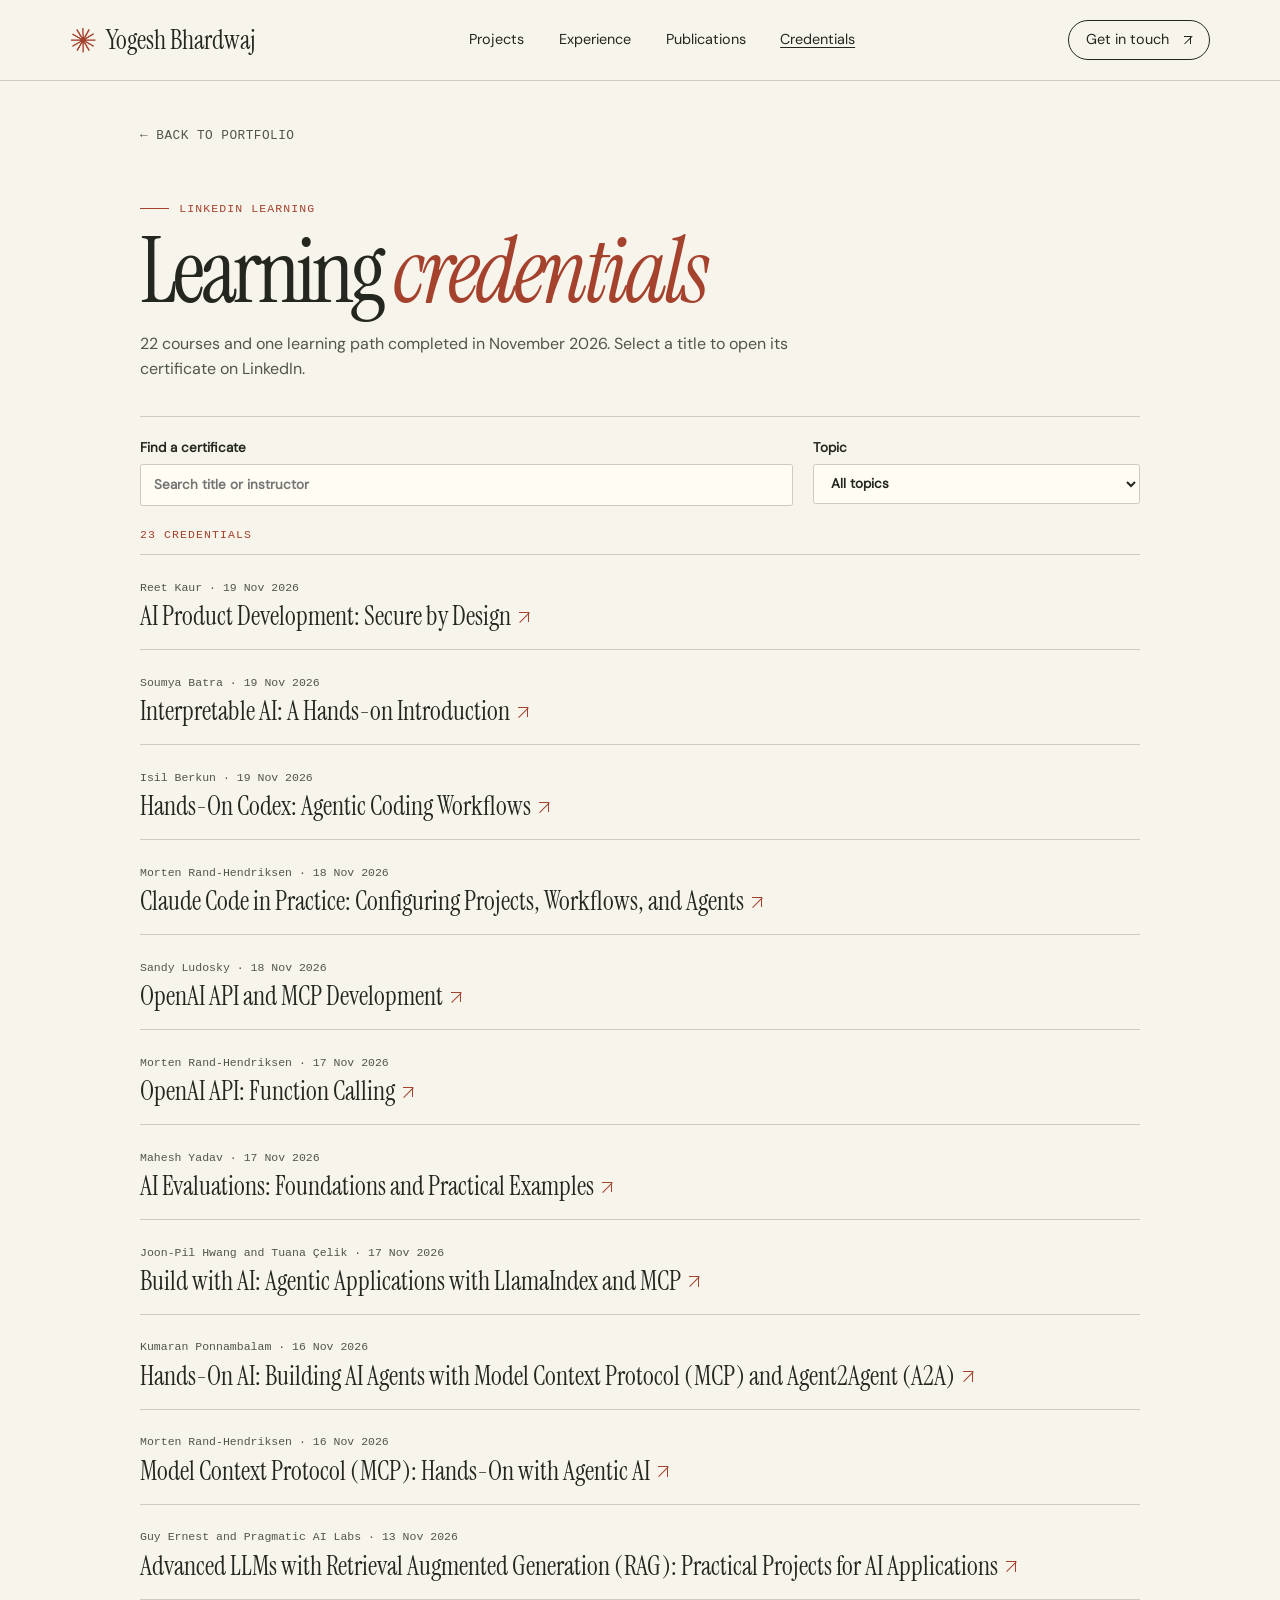
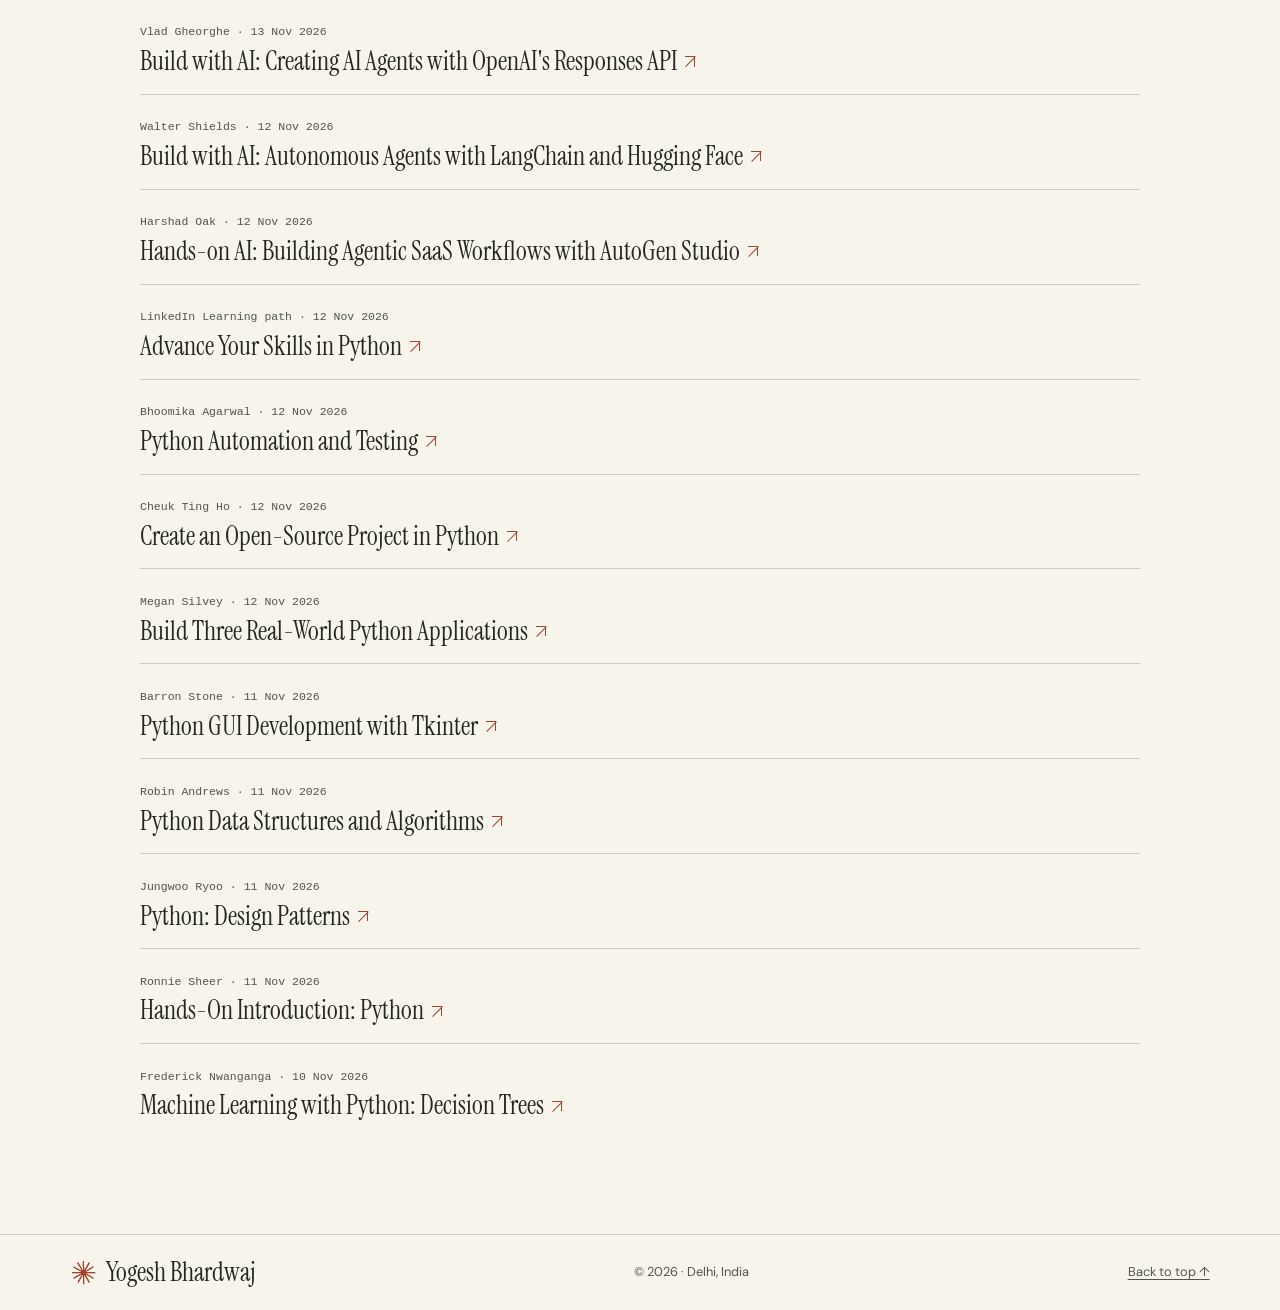
==== credentials.html @ 8e4e133f "Redesign portfolio and publish verified LinkedIn Learning credentials" ====
<!DOCTYPE html>
<html lang="en">
  <head>
    <meta charset="utf-8">
    <meta name="viewport" content="width=device-width, initial-scale=1">
    <meta name="theme-color" content="#f6f3eb">
    <title>LinkedIn Learning credentials — Dr. Yogesh Bhardwaj</title>
    <meta name="description" content="Browse 23 completion certificates in AI engineering, evaluation, machine learning and Python.">
    <meta property="og:title" content="LinkedIn Learning credentials — Dr. Yogesh Bhardwaj">
    <meta property="og:description" content="Browse 23 completion certificates in AI engineering, evaluation, machine learning and Python.">
    <meta property="og:type" content="website">
    <meta property="og:image" content="https://yogeshb15.github.io/portfolio/assets/observatory.webp">
    <meta property="og:image:alt" content="An engraved guitar and telescope beneath an orange sun">
    <meta property="og:url" content="https://yogeshb15.github.io/portfolio/credentials.html">
    <link rel="canonical" href="https://yogeshb15.github.io/portfolio/credentials.html">
    <link rel="icon" href="assets/mark.png">
    <link rel="stylesheet" href="style.css">
    <script defer src="site.js"></script>
  </head>
  <body>
    <a class="skip" href="#main">Skip to content</a>
    <div id="top"></div>
    <header class="mast">
      <div class="wrap mast-inner">
        <a class="brand" href="./" aria-label="Yogesh Bhardwaj, home"><span class="rosette" aria-hidden="true"></span> Yogesh Bhardwaj</a>
        <nav aria-label="Primary navigation">
          <a href="./#projects">Projects</a>
          <a href="./#experience">Experience</a>
          <a href="./#publications">Publications</a>
          <a href="credentials.html" aria-current="page">Credentials</a>
        </nav>
        <a class="contact-nav" href="./#contact">Get in touch <span class="external-arrow" aria-hidden="true"></span></a>
      </div>
    </header>
    <main id="main" class="wrap directory">
      <a class="back" href="./#certifications">← Back to portfolio</a>
      <div class="dir-head">
        <span class="micro accent"><i></i> LinkedIn Learning</span>
        <h1>Learning <em>credentials</em></h1>
        <p>22 courses and one learning path completed in November 2026. Select a title to open its certificate on LinkedIn.</p>
      </div>
      <div id="credential-tools" hidden>
        <label>Find a certificate<input id="search" type="search" placeholder="Search title or instructor"></label>
        <label>Topic<select id="topic"><option value="">All topics</option><option>AI evaluation</option><option>AI engineering</option><option>Python &amp; ML</option></select></label>
      </div>
      <p id="result-count" class="micro" role="status">23 credentials</p>
      <ul class="cred-list full-list">
        <li class="credential" data-topic="AI evaluation">
          <div>
            <small>Reet Kaur · <time datetime="2026-11-19">19 Nov 2026</time></small>
            <h3><a href="https://www.linkedin.com/learning/certificates/9604472f366e015a8018400bd023bc09600c4d5470d99ad6858b745f6c110832?trk=share_certificate">AI Product Development: Secure by Design <span class="external-arrow" aria-hidden="true"></span></a></h3>
          </div>
        </li>
        <li class="credential" data-topic="AI evaluation">
          <div>
            <small>Soumya Batra · <time datetime="2026-11-19">19 Nov 2026</time></small>
            <h3><a href="https://www.linkedin.com/learning/certificates/aba04467b6e76ea70c7a0b7feae45d11d9b6981e8b712d7e6902e1269bc74bc3?trk=share_certificate">Interpretable AI: A Hands-on Introduction <span class="external-arrow" aria-hidden="true"></span></a></h3>
          </div>
        </li>
        <li class="credential" data-topic="AI engineering">
          <div>
            <small>Isil Berkun · <time datetime="2026-11-19">19 Nov 2026</time></small>
            <h3><a href="https://www.linkedin.com/learning/certificates/3039a41042d4540d950ad39cb7ec7e9100ec19303e5a2dbf719002b7d6833902?trk=share_certificate">Hands-On Codex: Agentic Coding Workflows <span class="external-arrow" aria-hidden="true"></span></a></h3>
          </div>
        </li>
        <li class="credential" data-topic="AI engineering">
          <div>
            <small>Morten Rand-Hendriksen · <time datetime="2026-11-18">18 Nov 2026</time></small>
            <h3><a href="https://www.linkedin.com/learning/certificates/4c80e24799ab5be491a586dd7a376639cd068b8acc2dcbff6627db8fa3d1226b?trk=share_certificate">Claude Code in Practice: Configuring Projects, Workflows, and Agents <span class="external-arrow" aria-hidden="true"></span></a></h3>
          </div>
        </li>
        <li class="credential" data-topic="AI engineering">
          <div>
            <small>Sandy Ludosky · <time datetime="2026-11-18">18 Nov 2026</time></small>
            <h3><a href="https://www.linkedin.com/learning/certificates/1b0b9aa6732db4d44baa752bca23fd91071819929c2c3f0e41bd4839e6840aba?trk=share_certificate">OpenAI API and MCP Development <span class="external-arrow" aria-hidden="true"></span></a></h3>
          </div>
        </li>
        <li class="credential" data-topic="AI engineering">
          <div>
            <small>Morten Rand-Hendriksen · <time datetime="2026-11-17">17 Nov 2026</time></small>
            <h3><a href="https://www.linkedin.com/learning/certificates/a2d112ced1776373131fb2b7e11d233ee9ed7fd2c69920a4f1cd8e3d72243aea?trk=share_certificate">OpenAI API: Function Calling <span class="external-arrow" aria-hidden="true"></span></a></h3>
          </div>
        </li>
        <li class="credential" data-topic="AI evaluation">
          <div>
            <small>Mahesh Yadav · <time datetime="2026-11-17">17 Nov 2026</time></small>
            <h3><a href="https://www.linkedin.com/learning/certificates/062deb3fccb16ea3d79813e22be9c5c85cd8ef11d1a665e2441efa03f98a8d98?trk=share_certificate">AI Evaluations: Foundations and Practical Examples <span class="external-arrow" aria-hidden="true"></span></a></h3>
          </div>
        </li>
        <li class="credential" data-topic="AI engineering">
          <div>
            <small>Joon-Pil Hwang and Tuana Çelik · <time datetime="2026-11-17">17 Nov 2026</time></small>
            <h3><a href="https://www.linkedin.com/learning/certificates/c370a612e6999ff92c89eec908b6f930604037b83bd4900037e7e11a7c1753d0?trk=share_certificate">Build with AI: Agentic Applications with LlamaIndex and MCP <span class="external-arrow" aria-hidden="true"></span></a></h3>
          </div>
        </li>
        <li class="credential" data-topic="AI engineering">
          <div>
            <small>Kumaran Ponnambalam · <time datetime="2026-11-16">16 Nov 2026</time></small>
            <h3><a href="https://www.linkedin.com/learning/certificates/e499860704d79664b83fe6d9bcef0541f37c3ca26f88985ae7b66c75d74794b6?trk=share_certificate">Hands-On AI: Building AI Agents with Model Context Protocol (MCP) and Agent2Agent (A2A) <span class="external-arrow" aria-hidden="true"></span></a></h3>
          </div>
        </li>
        <li class="credential" data-topic="AI engineering">
          <div>
            <small>Morten Rand-Hendriksen · <time datetime="2026-11-16">16 Nov 2026</time></small>
            <h3><a href="https://www.linkedin.com/learning/certificates/9fc7c211da63da7e6fc1fa15619bdf9310dab295b578889465314bdcdb1251b9?trk=share_certificate">Model Context Protocol (MCP): Hands-On with Agentic AI <span class="external-arrow" aria-hidden="true"></span></a></h3>
          </div>
        </li>
        <li class="credential" data-topic="AI engineering">
          <div>
            <small>Guy Ernest and Pragmatic AI Labs · <time datetime="2026-11-13">13 Nov 2026</time></small>
            <h3><a href="https://www.linkedin.com/learning/certificates/bba32de7d551dca4f3a04882f0828631722fb0584c468ec887acadebce847c30?trk=share_certificate">Advanced LLMs with Retrieval Augmented Generation (RAG): Practical Projects for AI Applications <span class="external-arrow" aria-hidden="true"></span></a></h3>
          </div>
        </li>
        <li class="credential" data-topic="AI engineering">
          <div>
            <small>Vlad Gheorghe · <time datetime="2026-11-13">13 Nov 2026</time></small>
            <h3><a href="https://www.linkedin.com/learning/certificates/087f4e27c6628c6833864b91e5aa084313563956acfdf6351cb73ddef0320c2d?trk=share_certificate">Build with AI: Creating AI Agents with OpenAI's Responses API <span class="external-arrow" aria-hidden="true"></span></a></h3>
          </div>
        </li>
        <li class="credential" data-topic="AI engineering">
          <div>
            <small>Walter Shields · <time datetime="2026-11-12">12 Nov 2026</time></small>
            <h3><a href="https://www.linkedin.com/learning/certificates/d5b53a9263011c881d23e73e272a743b05fbe2d16dab007fb6642411946cf7b6?trk=share_certificate">Build with AI: Autonomous Agents with LangChain and Hugging Face <span class="external-arrow" aria-hidden="true"></span></a></h3>
          </div>
        </li>
        <li class="credential" data-topic="AI engineering">
          <div>
            <small>Harshad Oak · <time datetime="2026-11-12">12 Nov 2026</time></small>
            <h3><a href="https://www.linkedin.com/learning/certificates/da8a04cc7eca587c75bf87589da2b7ef332e615d7314883cdb1c5733098a5b0d?trk=share_certificate">Hands-on AI: Building Agentic SaaS Workflows with AutoGen Studio <span class="external-arrow" aria-hidden="true"></span></a></h3>
          </div>
        </li>
        <li class="credential" data-topic="Python &amp; ML">
          <div>
            <small>LinkedIn Learning path · <time datetime="2026-11-12">12 Nov 2026</time></small>
            <h3><a href="https://www.linkedin.com/learning/certificates/c8c85bd0eacda573ad8c4893c266ec8825fe89d36a7d2ea9caab7583548f9555?trk=share_certificate">Advance Your Skills in Python <span class="external-arrow" aria-hidden="true"></span></a></h3>
          </div>
        </li>
        <li class="credential" data-topic="Python &amp; ML">
          <div>
            <small>Bhoomika Agarwal · <time datetime="2026-11-12">12 Nov 2026</time></small>
            <h3><a href="https://www.linkedin.com/learning/certificates/50c8fc6be1e39bf1c6e9517f86f14acd80a746a81fc4b62271a9b6c708bc22f5?trk=share_certificate">Python Automation and Testing <span class="external-arrow" aria-hidden="true"></span></a></h3>
          </div>
        </li>
        <li class="credential" data-topic="Python &amp; ML">
          <div>
            <small>Cheuk Ting Ho · <time datetime="2026-11-12">12 Nov 2026</time></small>
            <h3><a href="https://www.linkedin.com/learning/certificates/72ea4133c9fa9f206964f9a9f9f0a7c2bac4ae29001e31c7a5290daec9c72d64?trk=share_certificate">Create an Open-Source Project in Python <span class="external-arrow" aria-hidden="true"></span></a></h3>
          </div>
        </li>
        <li class="credential" data-topic="Python &amp; ML">
          <div>
            <small>Megan Silvey · <time datetime="2026-11-12">12 Nov 2026</time></small>
            <h3><a href="https://www.linkedin.com/learning/certificates/34eab3e7247ea31a449a9436b6348740a092f9df9296520210e0c0e2f1e0da7c?trk=share_certificate">Build Three Real-World Python Applications <span class="external-arrow" aria-hidden="true"></span></a></h3>
          </div>
        </li>
        <li class="credential" data-topic="Python &amp; ML">
          <div>
            <small>Barron Stone · <time datetime="2026-11-11">11 Nov 2026</time></small>
            <h3><a href="https://www.linkedin.com/learning/certificates/f18460de9451421fef2ee53b9841fde74b1272087291afe794a74be72aad7318?trk=share_certificate">Python GUI Development with Tkinter <span class="external-arrow" aria-hidden="true"></span></a></h3>
          </div>
        </li>
        <li class="credential" data-topic="Python &amp; ML">
          <div>
            <small>Robin Andrews · <time datetime="2026-11-11">11 Nov 2026</time></small>
            <h3><a href="https://www.linkedin.com/learning/certificates/f11f287da257ae2010337aa5315a39056a604cddd8ffd4ab730fe464862f196b?trk=share_certificate">Python Data Structures and Algorithms <span class="external-arrow" aria-hidden="true"></span></a></h3>
          </div>
        </li>
        <li class="credential" data-topic="Python &amp; ML">
          <div>
            <small>Jungwoo Ryoo · <time datetime="2026-11-11">11 Nov 2026</time></small>
            <h3><a href="https://www.linkedin.com/learning/certificates/246f9ddf07a3d94cf940a8fa42878c272476bf810bcc61334e1548988c56674f?trk=share_certificate">Python: Design Patterns <span class="external-arrow" aria-hidden="true"></span></a></h3>
          </div>
        </li>
        <li class="credential" data-topic="Python &amp; ML">
          <div>
            <small>Ronnie Sheer · <time datetime="2026-11-11">11 Nov 2026</time></small>
            <h3><a href="https://www.linkedin.com/learning/certificates/4b53a78036de86e9a2b23eab8b8c966b9b88ec1cd248b09f98f4d22244bedc05?trk=share_certificate">Hands-On Introduction: Python <span class="external-arrow" aria-hidden="true"></span></a></h3>
          </div>
        </li>
        <li class="credential" data-topic="Python &amp; ML">
          <div>
            <small>Frederick Nwanganga · <time datetime="2026-11-10">10 Nov 2026</time></small>
            <h3><a href="https://www.linkedin.com/learning/certificates/9a383f06feb54c3f9787bf1299a259e0308b160f4a5acdd53b05bcff47abe617?trk=share_certificate">Machine Learning with Python: Decision Trees <span class="external-arrow" aria-hidden="true"></span></a></h3>
          </div>
        </li>
      </ul>
      <p id="empty" hidden>No matching certificates. Try another title, instructor or topic.</p>
    </main>
    <footer>
      <div class="wrap footer-inner">
        <a class="brand" href="./"><span class="rosette" aria-hidden="true"></span> Yogesh Bhardwaj</a>
        <span>© 2026 · Delhi, India</span>
        <a href="#top">Back to top ↑</a>
      </div>
    </footer>
  </body>
</html>
---- style.css ----
@font-face {
  font-family: "Instrument Serif"; src: url("assets/instrument-serif-normal.woff") format("woff"); font-display: swap;
}
@font-face {
  font-family: "Instrument Serif"; src: url("assets/instrument-serif-italic.woff") format("woff"); font-style: italic; font-display: swap;
}
@font-face {
  font-family: "DM Sans"; src: url("assets/dm-sans-normal.woff") format("woff"); font-display: swap;
}
:root {
  --paper: #f7f4ec; --tint: #eeeadf; --ink: #232720; --muted: #51564c;
  --line: #cecbbd; --accent: #a4422e; --forest: #20392f;
  --display: "Instrument Serif", Georgia, serif; --body: "DM Sans", Arial, sans-serif;
  --mono: ui-monospace, "Courier New", monospace;
}
* { box-sizing: border-box; }
html { scroll-behavior: smooth; }
body { margin: 0; background: var(--paper); color: var(--ink); font: 1rem/1.6 var(--body); }
[hidden] { display: none !important; }
a { color: inherit; text-decoration-thickness: 1px; text-underline-offset: .22em; }
a:hover { color: var(--accent); }
:focus-visible { outline: 3px solid #258ca5; outline-offset: 4px; }
h1,h2,h3,h4,p,figure { margin: 0; }
h1,h2,h3 { font-family: var(--display); font-weight: 400; }
h1,h2,h3,h4 { text-wrap: pretty; }
h2 { font-size: clamp(3rem,5.4vw,5.3rem); line-height: 1.04; letter-spacing: -.039em; }
button,input,textarea,select { font: inherit; }
button,summary,select { cursor: pointer; }
img { display: block; max-width: 100%; }
.wrap { width: min(1248px, 89%); margin-inline: auto; }
.skip { position: absolute; left: .8rem; top: -8rem; background: var(--ink); color: var(--paper); padding: .5rem; z-index: 10; }
.skip:focus { top: .5rem; color: white; }
.mast { border-bottom: 1px solid var(--line); }
.mast-inner,.footer-inner,.mast nav,.brand,.actions,.button,.text-link,.contact-nav,.card-foot,.side-links { display: flex; align-items: center; }
.mast-inner { justify-content: space-between; gap: 1.5rem; min-height: 80px; }
.brand { font: 1.65rem/1 var(--display); text-decoration: none; gap: .65rem; white-space: nowrap; }
.rosette { display: inline-grid; place-items: center; width: 1.35rem; height: 1.35rem; font-family: Georgia, serif; font-size: 2rem; line-height: .6; color: var(--accent); }
.mast nav { gap: clamp(1.1rem,2.7vw,2.8rem); }
.mast nav a,.contact-nav,.text-link,.button { font-size: .9rem; text-decoration: none; }
.mast nav a { padding-block: .55rem; }
.mast nav a:hover,.mast nav a[aria-current] { text-decoration: underline; }
.contact-nav { gap: .75rem; border: 1px solid var(--ink); border-radius: 2rem; padding: .46rem 1.05rem; }
.contact-nav:hover { color: var(--paper); background: var(--ink); }
.hero { display: grid; grid-template-columns: .92fr 1.08fr; align-items: center; gap: clamp(2.8rem,6vw,6.5rem); padding-block: clamp(3.4rem,6.2vw,6.4rem); }
.micro, .hero-plate figcaption,.current-label,.degrees article>small,.back {
  font-family: var(--mono); font-size: .72rem; letter-spacing: .095em; line-height: 1.45; text-transform: uppercase;
}
.micro { display: inline-flex; align-items: center; gap: .65rem; }
.accent { color: var(--accent); }
.micro i { width: 1.8rem; height: 1px; background: currentColor; }
.intro h1 { font-size: clamp(4.8rem,7.7vw,7.7rem); line-height: .87; letter-spacing: -.047em; margin: 1.25rem 0 1.5rem; }
h1 em { color: var(--accent); font-weight: 400; }
.role { font-size: clamp(1.13rem,1.65vw,1.45rem); line-height: 1.35; }
.role strong { font-weight: 700; }
.intro-copy,.side-note,.card-content p,.entry p,.degrees p,.skill-grid p { color: var(--muted); }
.intro-copy { font-size: 1.02rem; line-height: 1.65; margin-top: .7rem; max-width: 45ch; }
.actions { gap: 1.8rem; margin-top: 1.65rem; }
.button { display: inline-flex; justify-content: center; gap: 1.15rem; border: 1px solid transparent; border-radius: .2rem; padding: .7rem 1.25rem; font-weight: 600; }
.primary { background: var(--forest); color: #fffdf1; }
.primary:hover { background: #344e40; color: white; }
.text-link { display: inline-flex; width: fit-content; gap: .42rem; border-bottom: 1px solid; line-height: 1.45; }
.button span,.text-link span,.contact-nav span { font-family: Arial,sans-serif; }
.hero-plate { min-width: 0; position: relative; }
.mount { border: 1px solid #8b806c; padding: 6px; background: #efe6cf; box-shadow: 4px 4px 0 #ded7c5; }
.mount img { width: 100%; height: auto; }
.hero-plate figcaption { display: flex; justify-content: space-between; gap: 1rem; margin-top: .9rem; font-size: .64rem; color: var(--muted); }
.stats { border-block: 1px solid var(--line); background: var(--tint); }
.stats-inner { display: grid; grid-template-columns: repeat(3,1fr); padding-block: 1.35rem; }
.stats-inner>* { display: flex; align-items: center; justify-content: center; gap: 1.05rem; text-decoration: none; }
.stats-inner>*+* { border-left: 1px solid #bcbcaf; }
.stats strong { font: 3rem/.95 var(--display); }
.stats span { font-size: .83rem; line-height: 1.4; }
.section { padding-block: clamp(3.6rem,6vw,6.5rem); }
.section-title .micro { margin-bottom: .75rem; }
.section-head { display: flex; align-items: end; justify-content: space-between; gap: 1rem; margin-bottom: 1.85rem; }
.section-head>.text-link { margin-bottom: .35rem; }
.cards,.more-projects { display: grid; grid-template-columns: repeat(3,minmax(0,1fr)); gap: 1.3rem; }
.project-card { display: flex; flex-direction: column; border: 1px solid var(--line); background: #fcfaf4; }
.cover { width: 100%; height: auto; }
.card-content { padding: 1.35rem; display: flex; flex: 1; flex-direction: column; align-items: start; }
.card-content .micro { color: var(--accent); font-size: .66rem; }
.card-content h3,.degrees h3,.skill-grid h3 { font-size: clamp(1.75rem,2.6vw,2.5rem); letter-spacing: -.031em; line-height: 1.08; margin: .55rem 0 .7rem; overflow-wrap: anywhere; }
.card-content p,.entry p,.paper-list p,.degrees p,.skill-grid p { font-size: .93rem; line-height: 1.6; }
.card-foot { width: 100%; gap: .7rem; justify-content: space-between; padding-top: 1.4rem; margin-top: auto; }
.card-foot small { color: var(--muted); font-size: .73rem; }
.card-foot a { flex-shrink: 0; font-size: .8rem; }
.disclosure { border-top: 1px solid var(--line); }
#projects>.disclosure { margin-top: 1.5rem; border-bottom: 1px solid var(--line); }
summary { list-style: none; display: flex; align-items: center; gap: .7rem; padding-block: 1.05rem; font-weight: 600; }
summary::-webkit-details-marker { display: none; }
summary::after { content: "+"; margin-left: auto; font: 1.45rem/1 var(--body); }
details[open]>summary::after { content: "−"; }
summary:hover { color: var(--accent); }
.count { font: .76rem/1.3 var(--mono); color: var(--muted); }
.more-projects { padding: .4rem 0 1.5rem; }
.tinted { background: var(--tint); border-block: 1px solid var(--line); }
.split { display: grid; grid-template-columns: minmax(0,.72fr) minmax(0,1.28fr); gap: clamp(2.5rem,6.7vw,7rem); }
.side-note { margin: 1rem 0 1.3rem; max-width: 35ch; }
.side-links { gap: 1.2rem; flex-wrap: wrap; }
.current { padding: clamp(1.6rem,3vw,2.8rem); margin-bottom: 1.7rem; border-left: 3px solid #c88452; background: var(--forest); color: #fbf7e9; }
.current-label { display: inline-flex; gap: .6rem; align-items: center; color: #f3d5ac; }
.current-label b { width: .47rem; height: .47rem; background: #e5a36b; border-radius: 50%; }
.current h3 { font-size: clamp(2.6rem,4.5vw,4rem); line-height: 1.05; letter-spacing: -.03em; margin: .7rem 0 .3rem; }
.company { color: #f3d5ac; font-size: 1rem; }
.current p { margin-top: .8rem; color: #edece2; line-height: 1.65; }
.entry { display: grid; grid-template-columns: 1fr 1.6fr; gap: 1.25rem; border-top: 1px solid var(--line); padding-block: 1.2rem; }
.entry small { display: block; color: var(--muted); margin-top: .25rem; }
.entry h4 { font: 1.15rem/1.25 var(--body); font-weight: 600; margin-bottom: .35rem; }
.paper-list,.cred-list,.plain-list { list-style: none; margin: 0; padding: 0; }
.paper-list li { display: grid; grid-template-columns: 3.25rem 1fr; border-top: 1px solid var(--line); gap: 1rem; padding-block: 1.16rem; }
.paper-list time { font: .8rem/1.5 var(--mono); color: var(--accent); padding-top: .4rem; }
.paper-list h3,.credential h3 { font-size: clamp(1.45rem,2vw,2rem); line-height: 1.14; }
.paper-list h3 a,.credential h3 a { text-decoration: none; }
.paper-list h3 a:hover,.credential h3 a:hover { text-decoration: underline; }
.paper-list h3 span,.credential h3 span { font: .75em/1 sans-serif; color: var(--accent); }
.paper-list p { color: var(--muted); margin-top: .4rem; }
.degrees>article { border-top: 1px solid var(--line); padding-block: 1.1rem 1.5rem; }
.degrees article>small { color: var(--accent); }
.degrees h3 { margin: .4rem 0 .2rem; }
.degrees p { margin-top: .6rem; }
.plain-list li { margin-bottom: 1rem; }
.skill-grid { display: grid; grid-template-columns: repeat(2,minmax(0,1fr)); gap: 2rem; }
.skill-grid>div,.credential { border-top: 1px solid var(--line); padding-top: .75rem; }
.skill-grid h3 { font-size: 1.75rem; }
.subhead { font-size: 1.75rem; margin-bottom: .8rem; }
.credential { padding-block: .95rem 1.05rem; }
.credential small { font: .72rem/1.5 var(--mono); color: var(--muted); }
.credential h3 { margin-top: .25rem; }
.contact-section { background: #23382e; color: #fff7e8; }
.contact-section .accent,.contact-section a:hover { color: #f1bf8c; }
.contact-section .side-note,.contact-extra { color: #d7dacf; }
.email { font: clamp(1.4rem,2.6vw,2rem)/1.3 var(--display); overflow-wrap: anywhere; }
.contact-extra { margin: .55rem 0 1rem; font-size: .9rem; }
label { display: block; font-size: .84rem; font-weight: 600; }
.form-row { display: grid; grid-template-columns: 1fr 1fr; gap: 1rem; }
input,textarea,select { display: block; width: 100%; padding: .6rem .8rem; border: 1px solid var(--line); border-radius: .15rem; margin-top: .35rem; background: #fffcf3; color: var(--ink); }
textarea { resize: vertical; }
#contact-form>label { margin-block: .8rem 1rem; }
#contact-form input,#contact-form textarea { background: #2e4337; color: #fff7e8; border-color: #859487; }
.light { color: var(--ink); background: #f2ebd8; }
.light:hover { background: #fff; }
#form-status { font-size: .9rem; margin-top: .7rem; }
footer { border-top: 1px solid var(--line); }
.footer-inner { min-height: 75px; gap: 1.6rem; justify-content: space-between; }
.footer-inner>span,.footer-inner>a:last-child,.back { font-size: .8rem; color: var(--muted); }
.directory { padding-block: 2.5rem 6rem; max-width: 1000px; }
.back { text-decoration: none; letter-spacing: .035em; }
.dir-head { margin: 2.8rem 0 2.1rem; }
.dir-head h1 { font-size: clamp(3.7rem,7vw,6rem); line-height: 1; letter-spacing: -.045em; margin: .6rem 0 .9rem; }
.dir-head p { color: var(--muted); max-width: 63ch; }
#credential-tools { display: grid; grid-template-columns: 2fr 1fr; gap: 1.25rem; border-top: 1px solid var(--line); padding-top: 1.25rem; }
#result-count { margin: 1.3rem 0 .65rem; color: var(--accent); }
.full-list .credential { padding-block: 1.1rem; }
#empty { margin: 1.25rem 0; }
@media(max-width: 900px) {
  .wrap { width: 91%; }
  .mast-inner { gap: 1rem; }
  .mast nav { gap: 1rem; }
  .hero { gap: 2rem; }
  .card-content { padding: 1rem; }
  .card-foot { align-items: start; flex-direction: column; }
  .split { grid-template-columns: .72fr 1.28fr; gap: 2rem; }
}
@media(max-width: 720px) {
  .wrap { width: 90%; }
  .mast-inner { flex-wrap: wrap; padding-top: 1rem; gap: .85rem; }
  .brand { font-size: 1.5rem; }
  .mast nav { order: 3; width: 100%; justify-content: space-between; border-top: 1px solid var(--line); gap: .55rem; }
  .mast nav a { font-size: .82rem; padding-block: .7rem; }
  .contact-nav { padding: .35rem .75rem; font-size: .8rem; }
  .hero { grid-template-columns: 1fr; gap: 2rem; padding-block: 2.8rem 2rem; }
  .intro h1 { font-size: clamp(4.9rem,14vw,6.4rem); }
  .hero-plate { max-width: 610px; }
  .stats-inner { padding-block: 1rem; }
  .stats-inner>* { flex-direction: column; align-items: flex-start; justify-content: flex-start; padding-inline: .7rem; gap: .5rem; }
  .stats-inner>:first-child { padding-left: 0; }
  .stats-inner>:last-child { padding-right: 0; }
  .stats strong { font-size: 2.35rem; }
  .stats span { font-size: .72rem; }
  .cards,.more-projects,.split { grid-template-columns: 1fr; }
  .section-head { align-items: start; flex-direction: column; }
  .card-content { padding: 1.3rem; }
  .card-foot { flex-direction: row; align-items: center; }
  .side-note { max-width: 50ch; }
  .footer-inner { flex-wrap: wrap; justify-content: flex-start; padding-block: 1.1rem; gap: .7rem 1.2rem; }
  .footer-inner .brand { width: 100%; }
}
@media(max-width: 470px) {
  .form-row,.skill-grid,.entry,#credential-tools { grid-template-columns: 1fr; }
  .entry { gap: .5rem; }
  .paper-list li { grid-template-columns: 2.5rem 1fr; gap: .55rem; }
  .micro { font-size: .65rem; }
  .section { padding-block: 3rem; }
}
@media(prefers-reduced-motion: reduce) {
  html { scroll-behavior: auto; }
}
@media print {
  body { background: white; color: black; }
  .mast,.hero-plate,.stats,.cover,form,.actions,footer,#credential-tools,.back { display: none !important; }
  .wrap,.split,.hero,.cards { display: block; width: 100%; }
  .section,.hero { padding-block: 1rem; }
  .project-card,.paper-list li,.credential,.entry { break-inside: avoid; }
  .current,.contact-section { background: white; color: black; }
  .current *,.contact-section * { color: black !important; }
}
.rosette {
  width: 1.6rem; height: 1.6rem; flex: 0 0 1.6rem;
  background: url("assets/rosette.png") center / contain no-repeat;
}
.external-arrow {
  display: inline-block; position: relative; width: .75em; height: .75em;
  vertical-align: .05em; flex-shrink: 0; color: inherit;
}
.external-arrow::before,.external-arrow::after { content: ""; position: absolute; }
.external-arrow::before { top: 12%; right: 3%; width: 64%; height: 64%; border-top: 1.3px solid; border-right: 1.3px solid; }
.external-arrow::after { top: 12%; right: 3%; width: 100%; border-top: 1.3px solid; transform: rotate(-45deg); transform-origin: right top; }
.outside { margin-top: 1.7rem; }
.outside p { color: var(--muted); }
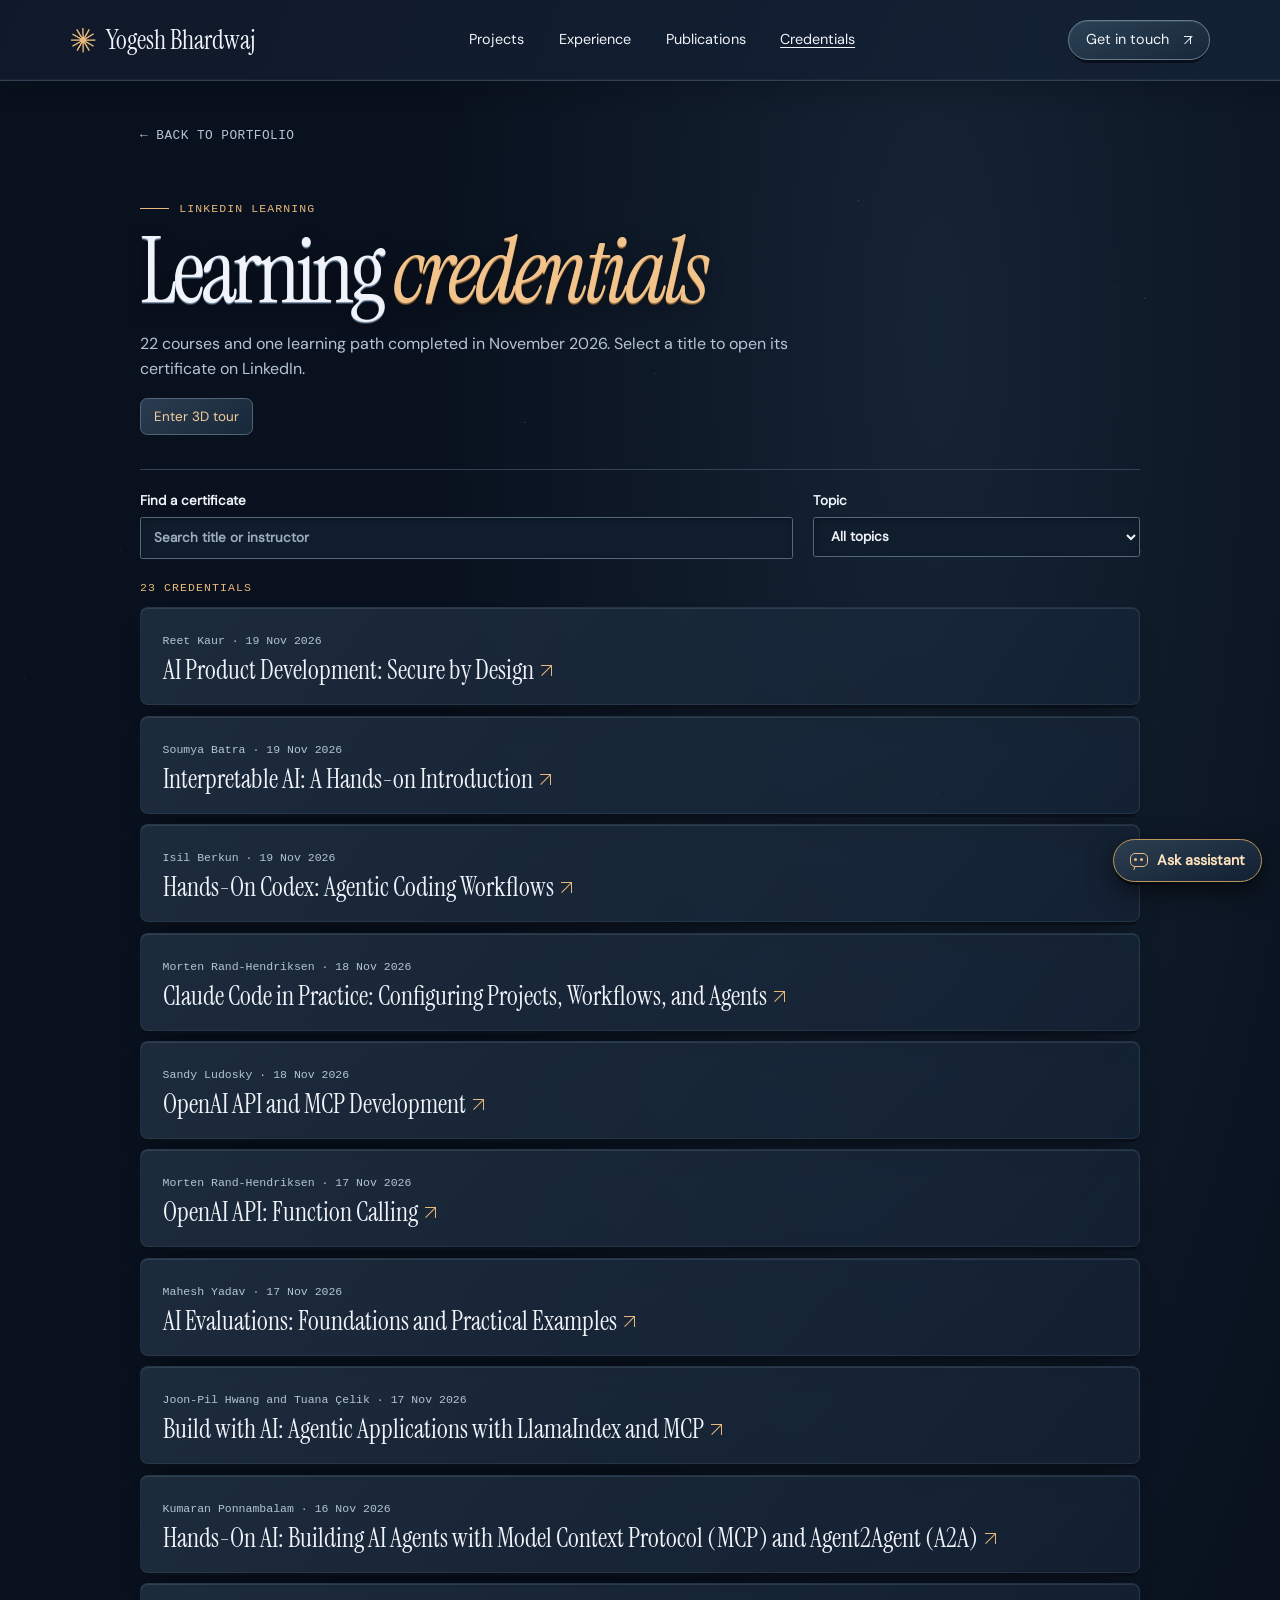
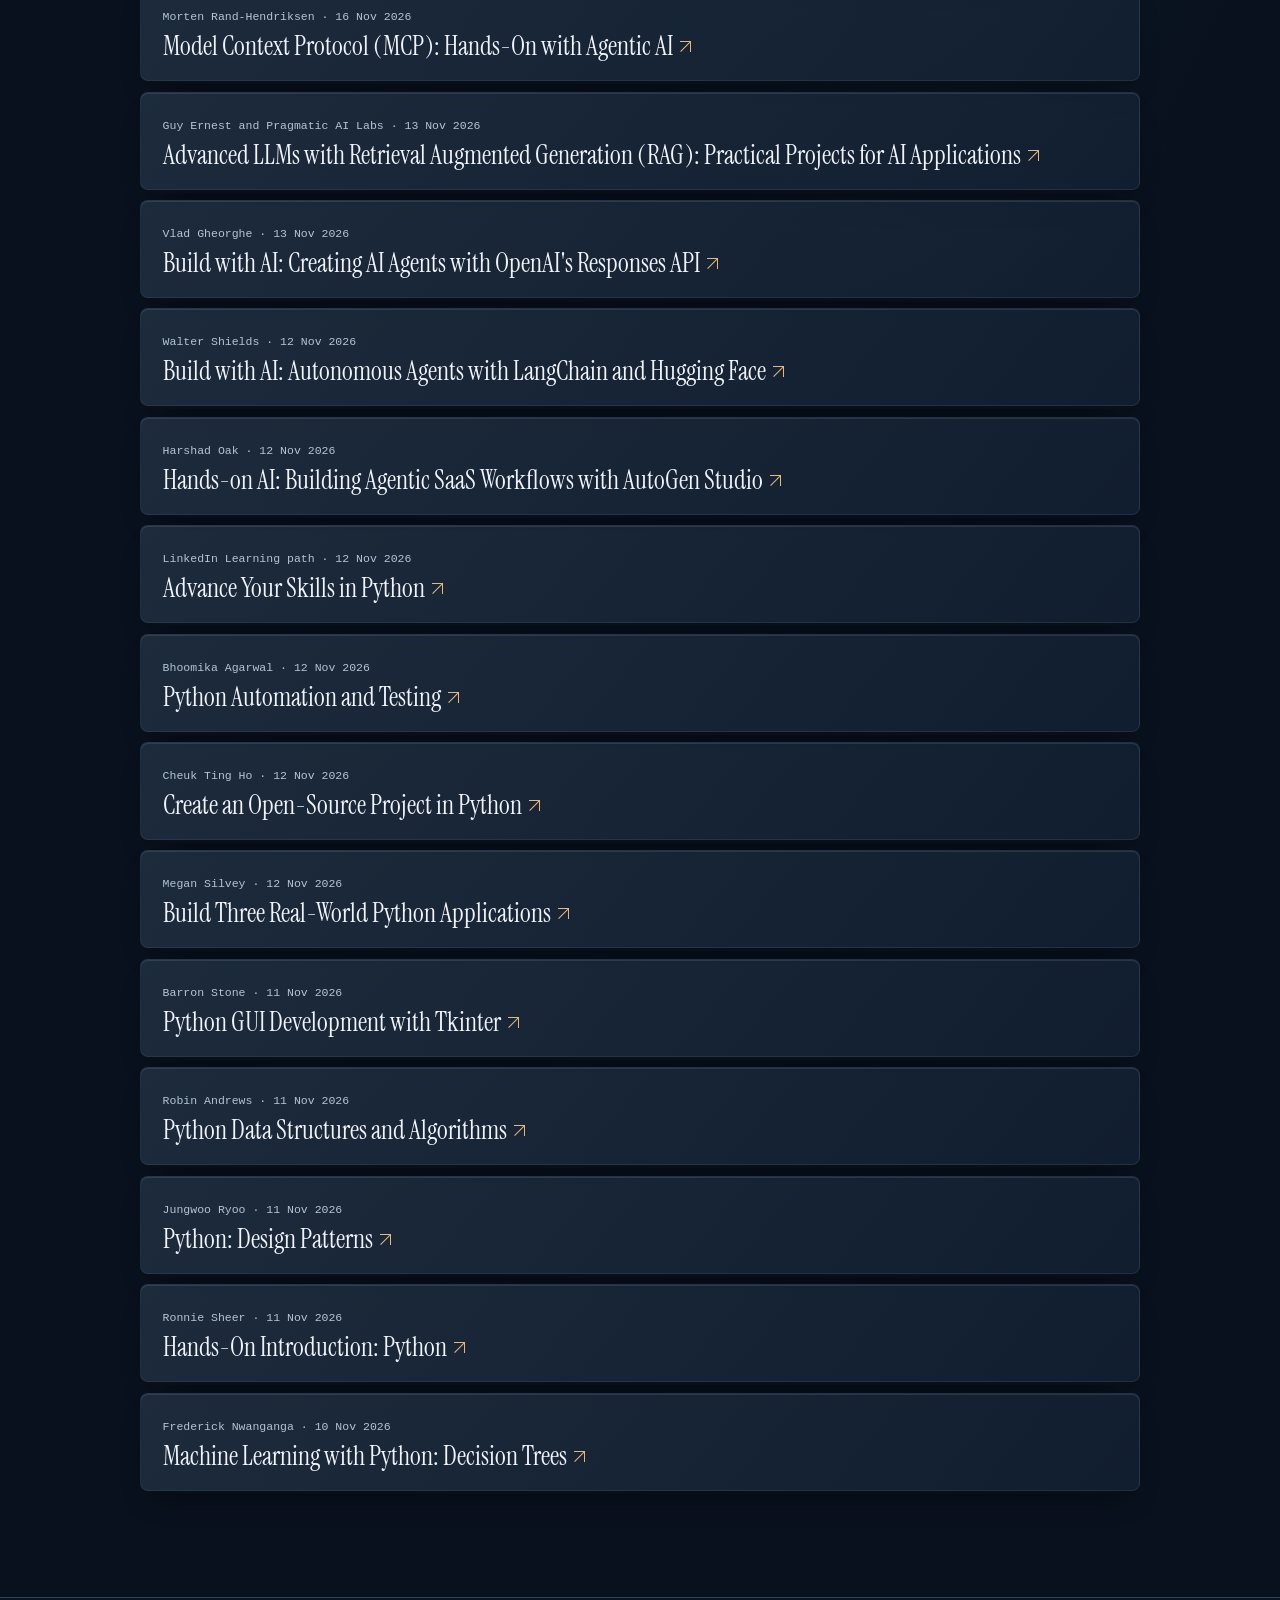
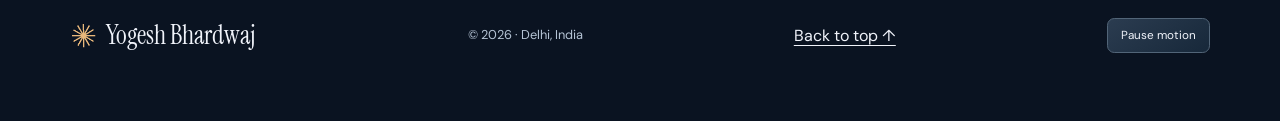
==== commit 0e33be54: "Build a midnight 3D observatory portfolio with spatial navigation and an enquiry assistant" ====
--- a/credentials.html
+++ b/credentials.html
@@ -3,19 +3,22 @@
   <head>
     <meta charset="utf-8">
     <meta name="viewport" content="width=device-width, initial-scale=1">
-    <meta name="theme-color" content="#f6f3eb">
+    <meta name="theme-color" content="#09111e">
     <title>LinkedIn Learning credentials — Dr. Yogesh Bhardwaj</title>
     <meta name="description" content="Browse 23 completion certificates in AI engineering, evaluation, machine learning and Python.">
     <meta property="og:title" content="LinkedIn Learning credentials — Dr. Yogesh Bhardwaj">
     <meta property="og:description" content="Browse 23 completion certificates in AI engineering, evaluation, machine learning and Python.">
     <meta property="og:type" content="website">
-    <meta property="og:image" content="https://yogeshb15.github.io/portfolio/assets/observatory.webp">
-    <meta property="og:image:alt" content="An engraved guitar and telescope beneath an orange sun">
+    <meta property="og:image" content="https://yogeshb15.github.io/portfolio/assets/eclipse-studio.webp">
+    <meta property="og:image:alt" content="A moonlit guitar, brass telescope and Jack Sparrow’s compass under a solar eclipse">
     <meta property="og:url" content="https://yogeshb15.github.io/portfolio/credentials.html">
     <link rel="canonical" href="https://yogeshb15.github.io/portfolio/credentials.html">
     <link rel="icon" href="assets/mark.png">
     <link rel="stylesheet" href="style.css">
     <script defer src="site.js"></script>
+    <script defer src="atmosphere.js"></script>
+    <script defer src="tour.js"></script>
+    <script defer src="assistant.js"></script>
   </head>
   <body>
     <a class="skip" href="#main">Skip to content</a>
@@ -38,6 +41,7 @@
         <span class="micro accent"><i></i> LinkedIn Learning</span>
         <h1>Learning <em>credentials</em></h1>
         <p>22 courses and one learning path completed in November 2026. Select a title to open its certificate on LinkedIn.</p>
+        <button class="scene-button" type="button" data-open-tour hidden>Enter 3D tour</button>
       </div>
       <div id="credential-tools" hidden>
         <label>Find a certificate<input id="search" type="search" placeholder="Search title or instructor"></label>
--- a/style.css
+++ b/style.css
@@ -8,8 +8,8 @@
   font-family: "DM Sans"; src: url("assets/dm-sans-normal.woff") format("woff"); font-display: swap;
 }
 :root {
-  --paper: #f7f4ec; --tint: #eeeadf; --ink: #232720; --muted: #51564c;
-  --line: #cecbbd; --accent: #a4422e; --forest: #20392f;
+  --paper: #ffffff; --tint: #f6f8fa; --ink: #122134; --muted: #45566a;
+  --line: #d6dfe5; --accent: #875018; --forest: #152b42;
   --display: "Instrument Serif", Georgia, serif; --body: "DM Sans", Arial, sans-serif;
   --mono: ui-monospace, "Courier New", monospace;
 }
@@ -56,18 +56,18 @@
 .intro-copy { font-size: 1.02rem; line-height: 1.65; margin-top: .7rem; max-width: 45ch; }
 .actions { gap: 1.8rem; margin-top: 1.65rem; }
 .button { display: inline-flex; justify-content: center; gap: 1.15rem; border: 1px solid transparent; border-radius: .2rem; padding: .7rem 1.25rem; font-weight: 600; }
-.primary { background: var(--forest); color: #fffdf1; }
-.primary:hover { background: #344e40; color: white; }
+.primary { background: var(--forest); color: #ffffff; }
+.primary:hover { background: #244662; color: white; }
 .text-link { display: inline-flex; width: fit-content; gap: .42rem; border-bottom: 1px solid; line-height: 1.45; }
 .button span,.text-link span,.contact-nav span { font-family: Arial,sans-serif; }
 .hero-plate { min-width: 0; position: relative; }
-.mount { border: 1px solid #8b806c; padding: 6px; background: #efe6cf; box-shadow: 4px 4px 0 #ded7c5; }
+.mount { overflow: hidden; border: 1px solid #22364a; border-radius: 12px; background: #102033; box-shadow: 0 16px 40px -18px #1b304a66, 0 2px 7px #152b4212; }
 .mount img { width: 100%; height: auto; }
-.hero-plate figcaption { display: flex; justify-content: space-between; gap: 1rem; margin-top: .9rem; font-size: .64rem; color: var(--muted); }
+.hero-plate figcaption { align-items: center; display: flex; justify-content: space-between; gap: 1rem; margin-top: .9rem; font-size: .64rem; color: var(--muted); }
 .stats { border-block: 1px solid var(--line); background: var(--tint); }
 .stats-inner { display: grid; grid-template-columns: repeat(3,1fr); padding-block: 1.35rem; }
 .stats-inner>* { display: flex; align-items: center; justify-content: center; gap: 1.05rem; text-decoration: none; }
-.stats-inner>*+* { border-left: 1px solid #bcbcaf; }
+.stats-inner>*+* { border-left: 1px solid #ccd5de; }
 .stats strong { font: 3rem/.95 var(--display); }
 .stats span { font-size: .83rem; line-height: 1.4; }
 .section { padding-block: clamp(3.6rem,6vw,6.5rem); }
@@ -75,7 +75,7 @@
 .section-head { display: flex; align-items: end; justify-content: space-between; gap: 1rem; margin-bottom: 1.85rem; }
 .section-head>.text-link { margin-bottom: .35rem; }
 .cards,.more-projects { display: grid; grid-template-columns: repeat(3,minmax(0,1fr)); gap: 1.3rem; }
-.project-card { display: flex; flex-direction: column; border: 1px solid var(--line); background: #fcfaf4; }
+.project-card { display: flex; flex-direction: column; border: 1px solid var(--line); background: #ffffff; }
 .cover { width: 100%; height: auto; }
 .card-content { padding: 1.35rem; display: flex; flex: 1; flex-direction: column; align-items: start; }
 .card-content .micro { color: var(--accent); font-size: .66rem; }
@@ -97,12 +97,12 @@
 .split { display: grid; grid-template-columns: minmax(0,.72fr) minmax(0,1.28fr); gap: clamp(2.5rem,6.7vw,7rem); }
 .side-note { margin: 1rem 0 1.3rem; max-width: 35ch; }
 .side-links { gap: 1.2rem; flex-wrap: wrap; }
-.current { padding: clamp(1.6rem,3vw,2.8rem); margin-bottom: 1.7rem; border-left: 3px solid #c88452; background: var(--forest); color: #fbf7e9; }
+.current { padding: clamp(1.6rem,3vw,2.8rem); margin-bottom: 1.7rem; border-left: 3px solid #cf9a53; background: var(--forest); color: #f4f8fb; }
 .current-label { display: inline-flex; gap: .6rem; align-items: center; color: #f3d5ac; }
 .current-label b { width: .47rem; height: .47rem; background: #e5a36b; border-radius: 50%; }
 .current h3 { font-size: clamp(2.6rem,4.5vw,4rem); line-height: 1.05; letter-spacing: -.03em; margin: .7rem 0 .3rem; }
 .company { color: #f3d5ac; font-size: 1rem; }
-.current p { margin-top: .8rem; color: #edece2; line-height: 1.65; }
+.current p { margin-top: .8rem; color: #e5ecf2; line-height: 1.65; }
 .entry { display: grid; grid-template-columns: 1fr 1.6fr; gap: 1.25rem; border-top: 1px solid var(--line); padding-block: 1.2rem; }
 .entry small { display: block; color: var(--muted); margin-top: .25rem; }
 .entry h4 { font: 1.15rem/1.25 var(--body); font-weight: 600; margin-bottom: .35rem; }
@@ -126,18 +126,18 @@
 .credential { padding-block: .95rem 1.05rem; }
 .credential small { font: .72rem/1.5 var(--mono); color: var(--muted); }
 .credential h3 { margin-top: .25rem; }
-.contact-section { background: #23382e; color: #fff7e8; }
+.contact-section { background: #13263a; color: #f9fbfe; }
 .contact-section .accent,.contact-section a:hover { color: #f1bf8c; }
-.contact-section .side-note,.contact-extra { color: #d7dacf; }
+.contact-section .side-note,.contact-extra { color: #ccdae7; }
 .email { font: clamp(1.4rem,2.6vw,2rem)/1.3 var(--display); overflow-wrap: anywhere; }
 .contact-extra { margin: .55rem 0 1rem; font-size: .9rem; }
 label { display: block; font-size: .84rem; font-weight: 600; }
 .form-row { display: grid; grid-template-columns: 1fr 1fr; gap: 1rem; }
-input,textarea,select { display: block; width: 100%; padding: .6rem .8rem; border: 1px solid var(--line); border-radius: .15rem; margin-top: .35rem; background: #fffcf3; color: var(--ink); }
+input,textarea,select { display: block; width: 100%; padding: .6rem .8rem; border: 1px solid var(--line); border-radius: .15rem; margin-top: .35rem; background: #ffffff; color: var(--ink); }
 textarea { resize: vertical; }
 #contact-form>label { margin-block: .8rem 1rem; }
-#contact-form input,#contact-form textarea { background: #2e4337; color: #fff7e8; border-color: #859487; }
-.light { color: var(--ink); background: #f2ebd8; }
+#contact-form input,#contact-form textarea { background: #20364c; color: #f9fbfe; border-color: #7790a6; }
+.light { color: var(--ink); background: #f6efe4; }
 .light:hover { background: #fff; }
 #form-status { font-size: .9rem; margin-top: .7rem; }
 footer { border-top: 1px solid var(--line); }
@@ -206,7 +206,7 @@
 }
 .rosette {
   width: 1.6rem; height: 1.6rem; flex: 0 0 1.6rem;
-  background: url("assets/rosette.png") center / contain no-repeat;
+  background: var(--accent); mask: url("assets/rosette.png") center / contain no-repeat;
 }
 .external-arrow {
   display: inline-block; position: relative; width: .75em; height: .75em;
@@ -217,3 +217,146 @@
 .external-arrow::after { top: 12%; right: 3%; width: 100%; border-top: 1.3px solid; transform: rotate(-45deg); transform-origin: right top; }
 .outside { margin-top: 1.7rem; }
 .outside p { color: var(--muted); }
+
+/* The observatory shares one midnight environment across both pages. */
+:root {
+  color-scheme: dark;
+  --paper: #090f1c;
+  --tint: #111e2e;
+  --ink: #f0f3fa;
+  --muted: #b5c4d5;
+  --line: #324254;
+  --accent: #e8b77b;
+  --forest: #1e344a;
+  --panel: linear-gradient(145deg, #24374ade, #152435ee 51%, #101a29f5);
+  --edge: inset 0 1px 0 #afc9e323, 0 6px 0 -3px #080f18, 0 16px 34px -20px #000d;
+}
+body {
+  isolation: isolate;
+  background: radial-gradient(ellipse at 73% 10%, #20344688, transparent 38%), #09111e;
+}
+.sky-field { position: fixed; inset: 0; height: 100%; width: 100%; z-index: -1; pointer-events: none; }
+.mast { background: linear-gradient(110deg,#101a2af5,#142236ee); box-shadow: 0 3px 28px #03081055, inset 0 -1px 0 #b5d2ea0c; }
+.contact-nav { border-color: #687a8c; background: linear-gradient(155deg,#2b4154,#172739); box-shadow: var(--edge); }
+.contact-nav:hover { background: #34485c; color: #fff; }
+.skip { background: #f8c98e; color: #111d29; }
+.skip:focus { color: #111d29; }
+.intro h1,.section-title h2,.dir-head h1 { text-shadow: 0 1px #8295aa, 0 2px #334459, 0 7px 18px #0007; }
+.intro h1 em,.dir-head h1 em { color: #f2c48b; text-shadow: 0 1px #a68156, 0 2px #614221, 0 5px 17px #0007; }
+.intro-copy { max-width: 48ch; }
+.hero { grid-template-columns: .95fr 1.05fr; gap: clamp(2rem,5vw,5rem); }
+.mount { padding: 4px; border: 1px solid #786b56; background: linear-gradient(135deg,#a18762,#283849 32%,#121c28 76%,#7d715f); border-radius: 13px; box-shadow: inset 0 1px 1px #ffdb9c66,0 6px 0 -2px #070c15,0 20px 60px -16px #000c; }
+.mount img { border-radius: 8px; }
+.stats,.tinted { background: linear-gradient(115deg,#162639db,#111b2bd8 56%,#192737db); }
+.stats { box-shadow: inset 0 1px 0 #d5eaff0e, 0 6px 20px #050b141f; }
+.stats strong { color: #f3cea3; text-shadow: 0 2px 0 #635646; }
+.stats-inner>*+* { border-color: var(--line); }
+.project-card,.current { background: var(--panel); box-shadow: var(--edge); border-radius: 10px; }
+.project-card { overflow: hidden; }
+.cover { border-bottom: 1px solid #60738555; }
+.current { color: var(--ink); }
+.primary,.light { color: #1d2024; background: linear-gradient(170deg,#f4cc96,#daa564); border: 1px solid #efca99; box-shadow: inset 0 1px 0 #fff4, 0 3px 0 #674a2c, 0 8px 15px #0003; }
+.primary:hover,.light:hover { background: #f5d5a7; color: #17202a; }
+.entry,.degrees>article,.paper-list li,.skill-grid>div,.credential {
+  border: 1px solid #3c4f615f; border-radius: 8px;
+  background: linear-gradient(130deg,#243547bb,#152437b5); box-shadow: var(--edge);
+}
+.entry,.degrees>article,.paper-list li,.skill-grid>div,.credential { padding: 1.1rem 1.25rem; }
+.entry,.degrees>article,.paper-list li,.credential { margin-bottom: .68rem; }
+.skill-grid { gap: .85rem; }
+.full-list .credential { padding: 1.15rem 1.35rem; }
+.contact-section { color: var(--ink); background: linear-gradient(145deg,#172a3dea,#0d1725ed); border-block: 1px solid var(--line); }
+input,textarea,select,#contact-form input,#contact-form textarea {
+  color: var(--ink); background: #101d2c; border-color: #56697b; box-shadow: inset 0 2px 5px #03091366;
+}
+input::placeholder,textarea::placeholder { color: #9dacc0; }
+footer { background: #0b1422eb; }
+footer .footer-inner { flex-wrap: wrap; }
+.motion-toggle,.scene-button,.contact-assist,.scene-tools button,.suggestions button,.back-chat {
+  color: var(--ink); font: 500 .84rem/1.3 var(--body); padding: .55rem .8rem;
+  border: 1px solid #526578; border-radius: .45rem; background: linear-gradient(145deg,#2b3c50,#17283a);
+}
+.motion-toggle:hover,.scene-button:hover,.contact-assist:hover,.scene-tools button:hover,.suggestions button:hover,.back-chat:hover { border-color: #dcb27e; color: #f5cd9c; }
+.scene-button { color: #f5ce9c; display: inline-flex; align-items: center; gap: .45rem; }
+.contact-assist { display: block; margin: 0 0 1.2rem; }
+.motion-toggle { font-size: .73rem; }
+.depth-surface { transform: perspective(1000px) rotateX(var(--tilt-x,0deg)) rotateY(var(--tilt-y,0deg)); transition: transform .2s ease-out; }
+.sr-only { position: absolute; width: 1px; height: 1px; padding: 0; margin: -1px; overflow: hidden; clip-path: inset(50%); white-space: nowrap; border: 0; }
+dialog { color: var(--ink); background: #122030; border: 1px solid #657385; padding: 0; border-radius: 14px; box-shadow: 0 2px 0 #c6a67755 inset, 0 24px 80px #000a; }
+dialog::backdrop { background: #040b14aa; }
+.assistant-launch { position: fixed; z-index: 4; right: max(1.15rem,env(safe-area-inset-right)); bottom: max(1.15rem,env(safe-area-inset-bottom)); border: 1px solid #bc985f; color: #ffe3bf; background: linear-gradient(160deg,#2c3f51,#112032); box-shadow: 0 4px 0 -1px #050b13,0 8px 26px #0009; border-radius: 2rem; padding: .7rem 1rem; display: flex; align-items: center; gap: .55rem; font: 600 .9rem var(--body); }
+.assistant-launch:hover { border-color: #f7cc91; }
+.chat-mark { border: 1.6px solid #e9bd83; border-radius: 5px; height: 14px; width: 18px; position: relative; }
+.chat-mark::before { content: ""; position: absolute; width: 3px; height: 3px; border-radius: 50%; background: #e9bd83; left: 3px; top: 4px; box-shadow: 6px 0 #e9bd83; }
+.chat-mark::after { content: ""; position: absolute; bottom: -4px; left: 3px; border-left: 1.6px solid #e9bd83; height: 4px; transform: skew(-20deg); }
+.assistant-dialog { position: fixed; inset: auto max(1.15rem,env(safe-area-inset-right)) max(1.15rem,env(safe-area-inset-bottom)) auto; margin: 0; width: min(405px,calc(100vw - 1.5rem)); max-height: min(690px,calc(100dvh - 2rem)); }
+.assistant-dialog[open] { display: flex; flex-direction: column; }
+.assistant-head,.scene-dialog header { display: flex; align-items: center; justify-content: space-between; padding: 1.05rem 1.25rem; border-bottom: 1px solid var(--line); background: linear-gradient(135deg,#283d50,#172737); }
+.assistant-head h2,.scene-dialog h2 { font-size: 2rem; line-height: 1.05; }
+.assistant-head p { font-size: .8rem; color: #d6b58c; }
+.close-dialog { font: 1.5rem/1 var(--body); color: var(--ink); width: 36px; height: 36px; border: 1px solid #5c7082; border-radius: 50%; background: #192a3b; }
+.assistant-scroll { min-height: 0; overflow-y: auto; padding: 1rem 1.15rem; overscroll-behavior: contain; }
+.message { background: #203247; border-radius: .7rem; padding: .75rem .9rem; line-height: 1.5; font-size: .9rem; max-width: 96%; overflow-wrap: anywhere; }
+.message+.message { margin-top: .55rem; }
+.message.visitor { background: #374253; color: #ffdfb5; margin-left: auto; width: fit-content; }
+.message a { display: block; margin-top: .4rem; color: #f5c88e; }
+.suggestions,.enquiry-actions { margin: .85rem 0 .1rem; display: flex; flex-wrap: wrap; gap: .4rem; }
+.suggestions button { padding: .44rem .62rem; font-size: .77rem; border-radius: 1.5rem; }
+.ask-form { display: flex; align-items: center; gap: .5rem; padding: .65rem 1rem .85rem; border-top: 1px solid var(--line); }
+.ask-form input { margin: 0; min-width: 0; font-size: .9rem; }
+.ask-form button { border-radius: 50%; border: none; background: #e9b97d; color: #122033; height: 37px; width: 37px; flex: 0 0 37px; font-size: 1.2rem; }
+.assistant-enquiry h3 { font-size: 1.8rem; }
+.assistant-enquiry p { color: var(--muted); font-size: .86rem; }
+.assistant-enquiry label,.send-status:not(:empty) { margin-top: .6rem; }
+.assistant-enquiry .enquiry-actions { align-items: center; }
+.assistant-enquiry .button { padding: .55rem .8rem; }
+.scene-dialog { width: min(850px,94vw); max-height: 95dvh; }
+.stage { position: relative; touch-action: none; cursor: grab; background: radial-gradient(ellipse at 48% 48%,#263c50,#0e1b2d 68%,#080f1c); height: min(54vh,490px); min-height: 180px; overflow: hidden; }
+.stage:active { cursor: grabbing; }
+.stage canvas { width: 100%; height: 100%; display: block; }
+.scene-tools { display: flex; align-items: center; justify-content: space-between; gap: .55rem; flex-wrap: wrap; padding: .75rem 1rem; }
+.scene-tools>div { display: flex; gap: .35rem; flex-wrap: wrap; }
+.scene-status { color: var(--muted); font-size: .84rem; }
+footer { padding-bottom: 3rem; }
+@media(max-width:720px) {
+  .hero { grid-template-columns: 1fr; }
+  .assistant-launch { bottom: .75rem; right: .75rem; }
+  .assistant-dialog { right: .75rem; bottom: .75rem; }
+  .scene-tools button { padding: .45rem .6rem; }
+}
+@media(prefers-reduced-motion:reduce) { .depth-surface { transition: none; } }
+@media print {
+  .assistant-launch,.scene-button,.motion-toggle,.contact-assist,dialog,.sky-field { display: none !important; }
+  body,.tinted,.stats,.project-card,.paper-list li,.entry,.credential,.degrees>article { color: #000; background: white; box-shadow: none; }
+  :root { --ink: #101820; --muted: #304050; --accent: #73450c; }
+}
+.tour-dialog { width: min(1000px,95vw); max-height: 96dvh; background: #0c1827; }
+.tour-dialog header { display: flex; justify-content: space-between; align-items: center; padding: .9rem 1.2rem; background: linear-gradient(130deg,#25384b,#142335); border-bottom: 1px solid var(--line); }
+.tour-dialog h2 { font-size: 2rem; }
+.tour-window {
+  height: clamp(365px,54vh,470px); perspective: 1000px; position: relative; overflow: hidden;
+  background: radial-gradient(ellipse at 50% 90%,#45526455,transparent 52%),radial-gradient(ellipse at 50% 20%,#28465a,#111e30 69%,#0a1320);
+  touch-action: pan-y; cursor: grab;
+}
+.tour-window:active { cursor: grabbing; }
+.tour-wheel { transform-style: preserve-3d; position: absolute; inset: 0; transition: transform .6s cubic-bezier(.2,.75,.18,1); }
+.tour-card {
+  position: absolute; left: 50%; top: 50%; width: min(66%,385px); border-radius: .9rem; overflow: hidden;
+  background: linear-gradient(150deg,#2b4156,#162738 80%); backface-visibility: hidden;
+  border: 1px solid #756f64; box-shadow: inset 0 1px #eccea859,0 7px 0 -2px #081223,0 20px 40px #0007;
+  opacity: .45; transition: opacity .4s;
+}
+.tour-card.active { opacity: 1; }
+.tour-card img { width: 100%; height: clamp(64px,12vh,112px); object-fit: cover; border-bottom: 1px solid #8c88705c; }
+.tour-card>div { padding: 1rem 1.2rem 1.2rem; }
+.tour-card h3 { font-size: clamp(1.6rem,4vw,2.55rem); line-height: 1.1; margin-bottom: .55rem; color: #f8d8ac; }
+.tour-card p { color: var(--ink); line-height: 1.45; font-size: .91rem; }
+.tour-card a { margin-top: .9rem; }
+.tour-controls { display: flex; justify-content: center; align-items: center; gap: 1rem; padding: .85rem; border-top: 1px solid var(--line); }
+.tour-controls button { font-size: 1.1rem; border-radius: 50%; height: 2.35rem; width: 2.35rem; border: 1px solid #718193; color: var(--ink); background: #21364b; }
+.chapter-status { min-width: 10rem; text-align: center; font: .78rem var(--mono); color: #ebc594; }
+.actions { flex-wrap: wrap; gap: .95rem 1.4rem; }
+.dir-head .scene-button { margin-top: 1rem; }
+@media(max-width:470px) { .tour-card { width: 77%; } .tour-card>div { padding: .85rem; } }
+@media(prefers-reduced-motion:reduce) { .tour-wheel,.tour-card { transition: none; } }
+html[data-motion="off"] .tour-wheel,html[data-motion="off"] .tour-card { transition: none; }
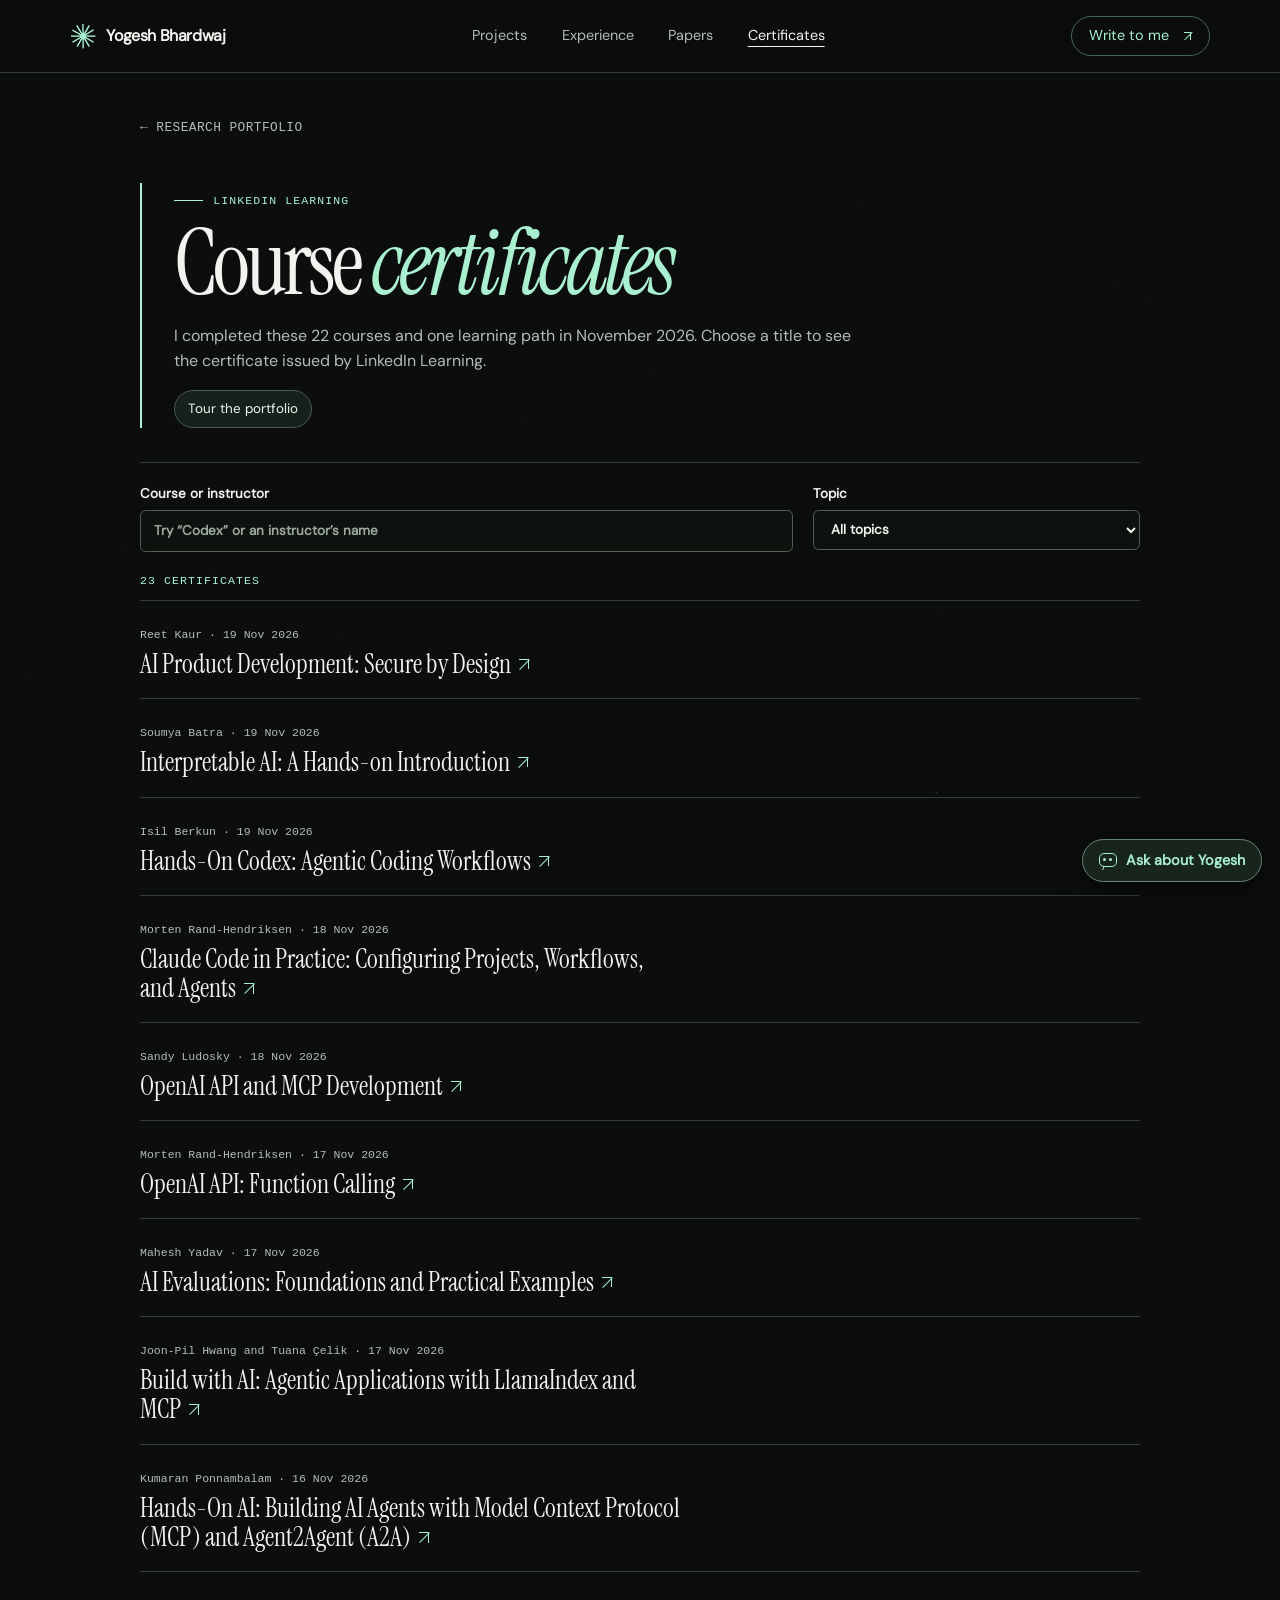
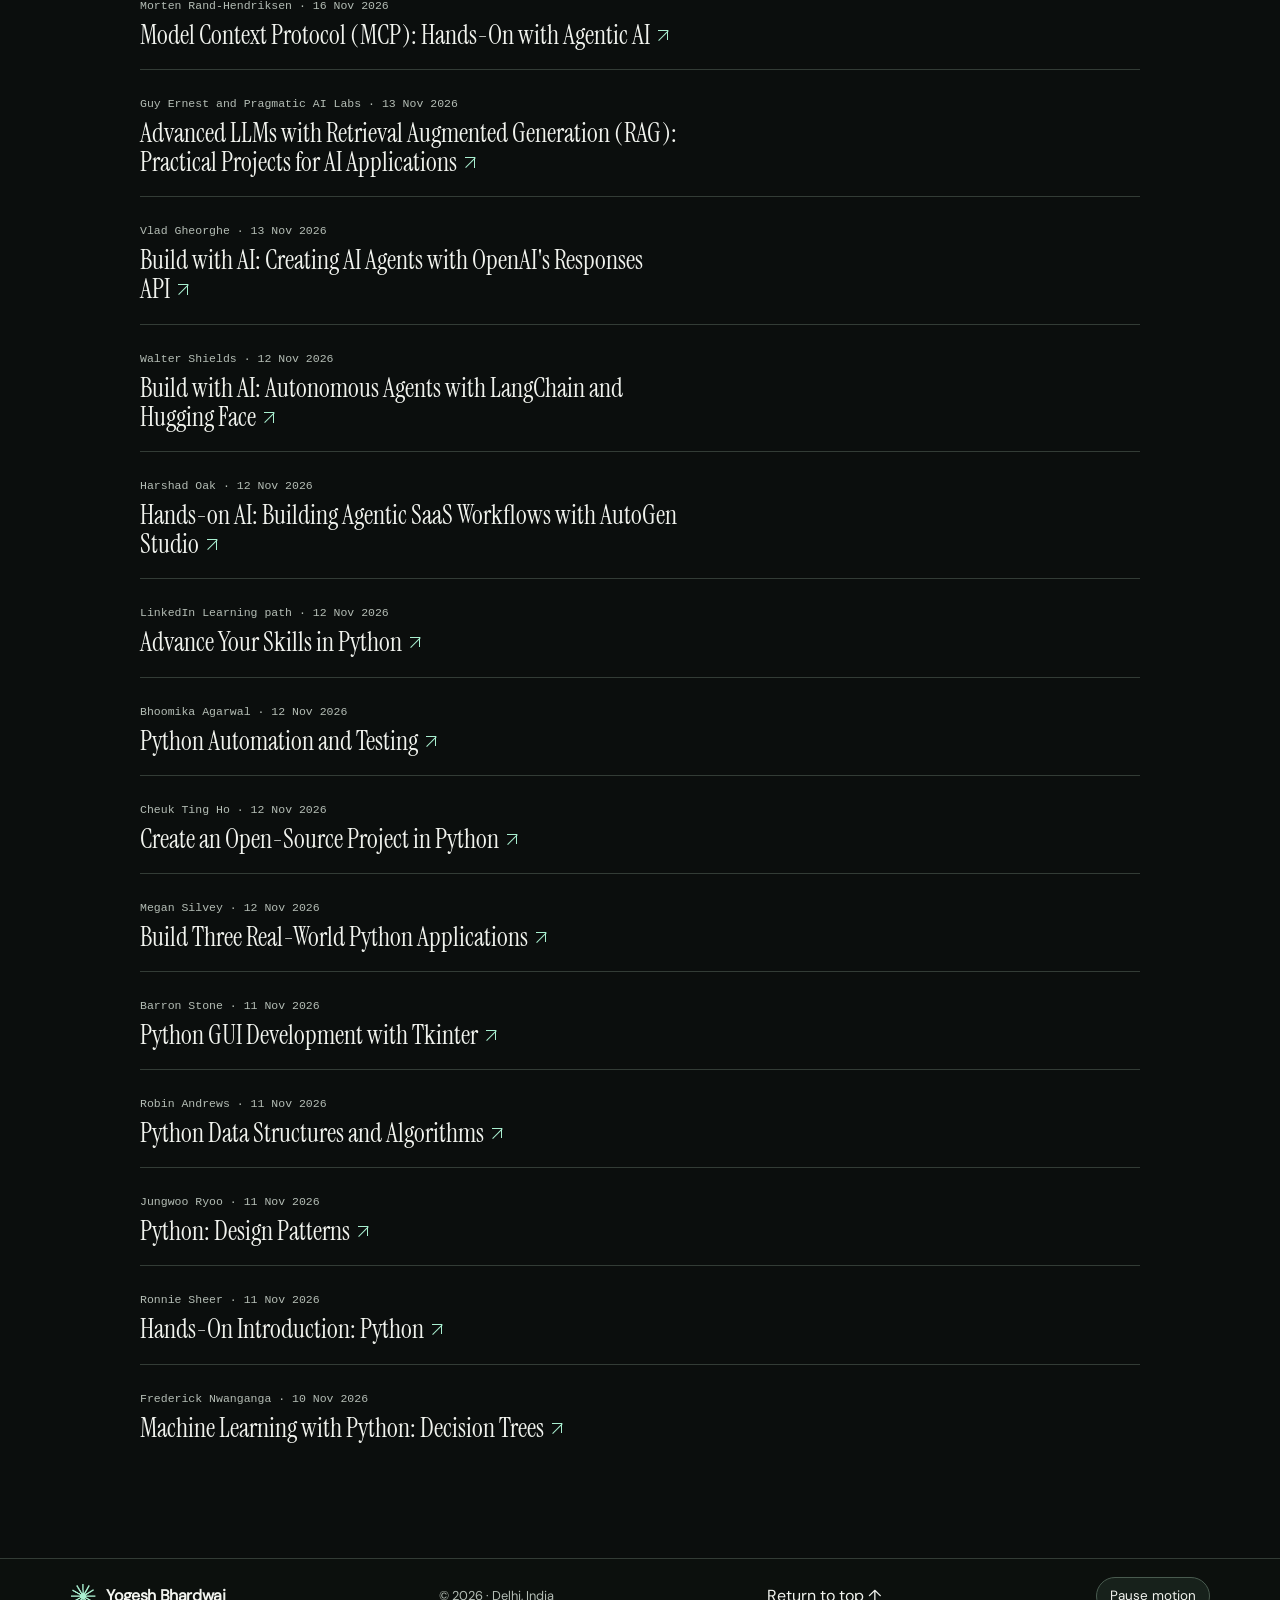
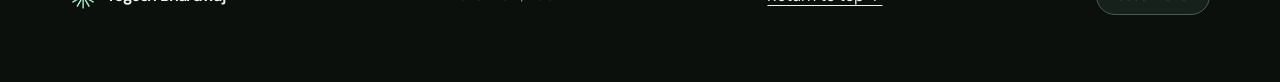
==== commit 42c02216: "Feature the mountain portrait and redesign the interactive research portfolio" ====
--- a/credentials.html
+++ b/credentials.html
@@ -3,14 +3,14 @@
   <head>
     <meta charset="utf-8">
     <meta name="viewport" content="width=device-width, initial-scale=1">
-    <meta name="theme-color" content="#09111e">
-    <title>LinkedIn Learning credentials — Dr. Yogesh Bhardwaj</title>
-    <meta name="description" content="Browse 23 completion certificates in AI engineering, evaluation, machine learning and Python.">
-    <meta property="og:title" content="LinkedIn Learning credentials — Dr. Yogesh Bhardwaj">
-    <meta property="og:description" content="Browse 23 completion certificates in AI engineering, evaluation, machine learning and Python.">
+    <meta name="theme-color" content="#0b0e0d">
+    <title>Course certificates | Dr. Yogesh Bhardwaj</title>
+    <meta name="description" content="Find Dr. Yogesh Bhardwaj’s LinkedIn Learning certificates by title, instructor or subject.">
+    <meta property="og:title" content="Course certificates | Dr. Yogesh Bhardwaj">
+    <meta property="og:description" content="Find Dr. Yogesh Bhardwaj’s LinkedIn Learning certificates by title, instructor or subject.">
     <meta property="og:type" content="website">
-    <meta property="og:image" content="https://yogeshb15.github.io/portfolio/assets/eclipse-studio.webp">
-    <meta property="og:image:alt" content="A moonlit guitar, brass telescope and Jack Sparrow’s compass under a solar eclipse">
+    <meta property="og:image" content="https://yogeshb15.github.io/portfolio/assets/yogesh-bhardwaj.jpg">
+    <meta property="og:image:alt" content="Dr. Yogesh Bhardwaj silhouetted against a mountain sunset.">
     <meta property="og:url" content="https://yogeshb15.github.io/portfolio/credentials.html">
     <link rel="canonical" href="https://yogeshb15.github.io/portfolio/credentials.html">
     <link rel="icon" href="assets/mark.png">
@@ -29,25 +29,25 @@
         <nav aria-label="Primary navigation">
           <a href="./#projects">Projects</a>
           <a href="./#experience">Experience</a>
-          <a href="./#publications">Publications</a>
-          <a href="credentials.html" aria-current="page">Credentials</a>
+          <a href="./#publications">Papers</a>
+          <a href="credentials.html" aria-current="page">Certificates</a>
         </nav>
-        <a class="contact-nav" href="./#contact">Get in touch <span class="external-arrow" aria-hidden="true"></span></a>
+        <a class="contact-nav" href="./#contact">Write to me <span class="external-arrow" aria-hidden="true"></span></a>
       </div>
     </header>
     <main id="main" class="wrap directory">
-      <a class="back" href="./#certifications">← Back to portfolio</a>
+      <a class="back" href="./#certifications">← Research portfolio</a>
       <div class="dir-head">
         <span class="micro accent"><i></i> LinkedIn Learning</span>
-        <h1>Learning <em>credentials</em></h1>
-        <p>22 courses and one learning path completed in November 2026. Select a title to open its certificate on LinkedIn.</p>
-        <button class="scene-button" type="button" data-open-tour hidden>Enter 3D tour</button>
+        <h1>Course <em>certificates</em></h1>
+        <p>I completed these 22 courses and one learning path in November 2026. Choose a title to see the certificate issued by LinkedIn Learning.</p>
+        <button class="scene-button" type="button" data-open-tour hidden>Tour the portfolio</button>
       </div>
       <div id="credential-tools" hidden>
-        <label>Find a certificate<input id="search" type="search" placeholder="Search title or instructor"></label>
+        <label>Course or instructor<input id="search" type="search" placeholder="Try “Codex” or an instructor’s name"></label>
         <label>Topic<select id="topic"><option value="">All topics</option><option>AI evaluation</option><option>AI engineering</option><option>Python &amp; ML</option></select></label>
       </div>
-      <p id="result-count" class="micro" role="status">23 credentials</p>
+      <p id="result-count" class="micro" role="status">23 certificates</p>
       <ul class="cred-list full-list">
         <li class="credential" data-topic="AI evaluation">
           <div>
@@ -188,13 +188,13 @@
           </div>
         </li>
       </ul>
-      <p id="empty" hidden>No matching certificates. Try another title, instructor or topic.</p>
+      <p id="empty" hidden>No certificates match your filters. Try another title, instructor or topic.</p>
     </main>
     <footer>
       <div class="wrap footer-inner">
         <a class="brand" href="./"><span class="rosette" aria-hidden="true"></span> Yogesh Bhardwaj</a>
         <span>© 2026 · Delhi, India</span>
-        <a href="#top">Back to top ↑</a>
+        <a href="#top">Return to top ↑</a>
       </div>
     </footer>
   </body>
--- a/style.css
+++ b/style.css
@@ -8,8 +8,9 @@
   font-family: "DM Sans"; src: url("assets/dm-sans-normal.woff") format("woff"); font-display: swap;
 }
 :root {
-  --paper: #ffffff; --tint: #f6f8fa; --ink: #122134; --muted: #45566a;
-  --line: #d6dfe5; --accent: #875018; --forest: #152b42;
+  color-scheme: dark;
+  --paper: #0b0e0d; --tint: #111613; --ink: #f1f3ee; --muted: #b4bdb5;
+  --line: #333c36; --accent: #a9efd0; --forest: #18241e;
   --display: "Instrument Serif", Georgia, serif; --body: "DM Sans", Arial, sans-serif;
   --mono: ui-monospace, "Courier New", monospace;
 }
@@ -19,7 +20,7 @@
 [hidden] { display: none !important; }
 a { color: inherit; text-decoration-thickness: 1px; text-underline-offset: .22em; }
 a:hover { color: var(--accent); }
-:focus-visible { outline: 3px solid #258ca5; outline-offset: 4px; }
+:focus-visible { outline: 3px solid #4d6053; outline-offset: 4px; }
 h1,h2,h3,h4,p,figure { margin: 0; }
 h1,h2,h3 { font-family: var(--display); font-weight: 400; }
 h1,h2,h3,h4 { text-wrap: pretty; }
@@ -57,17 +58,17 @@
 .actions { gap: 1.8rem; margin-top: 1.65rem; }
 .button { display: inline-flex; justify-content: center; gap: 1.15rem; border: 1px solid transparent; border-radius: .2rem; padding: .7rem 1.25rem; font-weight: 600; }
 .primary { background: var(--forest); color: #ffffff; }
-.primary:hover { background: #244662; color: white; }
+.primary:hover { background: #35473b; color: white; }
 .text-link { display: inline-flex; width: fit-content; gap: .42rem; border-bottom: 1px solid; line-height: 1.45; }
 .button span,.text-link span,.contact-nav span { font-family: Arial,sans-serif; }
 .hero-plate { min-width: 0; position: relative; }
-.mount { overflow: hidden; border: 1px solid #22364a; border-radius: 12px; background: #102033; box-shadow: 0 16px 40px -18px #1b304a66, 0 2px 7px #152b4212; }
+.mount { overflow: hidden; border: 1px solid #29372e; border-radius: 12px; background: #1e2922; box-shadow: 0 16px 40px -18px #29372e66, 0 2px 7px #29372e12; }
 .mount img { width: 100%; height: auto; }
 .hero-plate figcaption { align-items: center; display: flex; justify-content: space-between; gap: 1rem; margin-top: .9rem; font-size: .64rem; color: var(--muted); }
 .stats { border-block: 1px solid var(--line); background: var(--tint); }
 .stats-inner { display: grid; grid-template-columns: repeat(3,1fr); padding-block: 1.35rem; }
 .stats-inner>* { display: flex; align-items: center; justify-content: center; gap: 1.05rem; text-decoration: none; }
-.stats-inner>*+* { border-left: 1px solid #ccd5de; }
+.stats-inner>*+* { border-left: 1px solid #cbd4cb; }
 .stats strong { font: 3rem/.95 var(--display); }
 .stats span { font-size: .83rem; line-height: 1.4; }
 .section { padding-block: clamp(3.6rem,6vw,6.5rem); }
@@ -97,12 +98,12 @@
 .split { display: grid; grid-template-columns: minmax(0,.72fr) minmax(0,1.28fr); gap: clamp(2.5rem,6.7vw,7rem); }
 .side-note { margin: 1rem 0 1.3rem; max-width: 35ch; }
 .side-links { gap: 1.2rem; flex-wrap: wrap; }
-.current { padding: clamp(1.6rem,3vw,2.8rem); margin-bottom: 1.7rem; border-left: 3px solid #cf9a53; background: var(--forest); color: #f4f8fb; }
-.current-label { display: inline-flex; gap: .6rem; align-items: center; color: #f3d5ac; }
-.current-label b { width: .47rem; height: .47rem; background: #e5a36b; border-radius: 50%; }
+.current { padding: clamp(1.6rem,3vw,2.8rem); margin-bottom: 1.7rem; border-left: 3px solid #7eab92; background: var(--forest); color: #edf1eb; }
+.current-label { display: inline-flex; gap: .6rem; align-items: center; color: #a9efd0; }
+.current-label b { width: .47rem; height: .47rem; background: #a9efd0; border-radius: 50%; }
 .current h3 { font-size: clamp(2.6rem,4.5vw,4rem); line-height: 1.05; letter-spacing: -.03em; margin: .7rem 0 .3rem; }
-.company { color: #f3d5ac; font-size: 1rem; }
-.current p { margin-top: .8rem; color: #e5ecf2; line-height: 1.65; }
+.company { color: #a9efd0; font-size: 1rem; }
+.current p { margin-top: .8rem; color: #edf1eb; line-height: 1.65; }
 .entry { display: grid; grid-template-columns: 1fr 1.6fr; gap: 1.25rem; border-top: 1px solid var(--line); padding-block: 1.2rem; }
 .entry small { display: block; color: var(--muted); margin-top: .25rem; }
 .entry h4 { font: 1.15rem/1.25 var(--body); font-weight: 600; margin-bottom: .35rem; }
@@ -126,9 +127,9 @@
 .credential { padding-block: .95rem 1.05rem; }
 .credential small { font: .72rem/1.5 var(--mono); color: var(--muted); }
 .credential h3 { margin-top: .25rem; }
-.contact-section { background: #13263a; color: #f9fbfe; }
-.contact-section .accent,.contact-section a:hover { color: #f1bf8c; }
-.contact-section .side-note,.contact-extra { color: #ccdae7; }
+.contact-section { background: #1e2922; color: #edf1eb; }
+.contact-section .accent,.contact-section a:hover { color: #a9efd0; }
+.contact-section .side-note,.contact-extra { color: #cbd4cb; }
 .email { font: clamp(1.4rem,2.6vw,2rem)/1.3 var(--display); overflow-wrap: anywhere; }
 .contact-extra { margin: .55rem 0 1rem; font-size: .9rem; }
 label { display: block; font-size: .84rem; font-weight: 600; }
@@ -136,9 +137,9 @@
 input,textarea,select { display: block; width: 100%; padding: .6rem .8rem; border: 1px solid var(--line); border-radius: .15rem; margin-top: .35rem; background: #ffffff; color: var(--ink); }
 textarea { resize: vertical; }
 #contact-form>label { margin-block: .8rem 1rem; }
-#contact-form input,#contact-form textarea { background: #20364c; color: #f9fbfe; border-color: #7790a6; }
-.light { color: var(--ink); background: #f6efe4; }
-.light:hover { background: #fff; }
+#contact-form input,#contact-form textarea { background: #29372e; color: #edf1eb; border-color: #76877b; }
+.light { color: var(--ink); background: #a9efd0; }
+.light:hover { background: #ffffff; }
 #form-status { font-size: .9rem; margin-top: .7rem; }
 footer { border-top: 1px solid var(--line); }
 .footer-inner { min-height: 75px; gap: 1.6rem; justify-content: space-between; }
@@ -218,100 +219,46 @@
 .outside { margin-top: 1.7rem; }
 .outside p { color: var(--muted); }
 
-/* The observatory shares one midnight environment across both pages. */
-:root {
-  color-scheme: dark;
-  --paper: #090f1c;
-  --tint: #111e2e;
-  --ink: #f0f3fa;
-  --muted: #b5c4d5;
-  --line: #324254;
-  --accent: #e8b77b;
-  --forest: #1e344a;
-  --panel: linear-gradient(145deg, #24374ade, #152435ee 51%, #101a29f5);
-  --edge: inset 0 1px 0 #afc9e323, 0 6px 0 -3px #080f18, 0 16px 34px -20px #000d;
-}
-body {
-  isolation: isolate;
-  background: radial-gradient(ellipse at 73% 10%, #20344688, transparent 38%), #09111e;
-}
-.sky-field { position: fixed; inset: 0; height: 100%; width: 100%; z-index: -1; pointer-events: none; }
-.mast { background: linear-gradient(110deg,#101a2af5,#142236ee); box-shadow: 0 3px 28px #03081055, inset 0 -1px 0 #b5d2ea0c; }
-.contact-nav { border-color: #687a8c; background: linear-gradient(155deg,#2b4154,#172739); box-shadow: var(--edge); }
-.contact-nav:hover { background: #34485c; color: #fff; }
-.skip { background: #f8c98e; color: #111d29; }
-.skip:focus { color: #111d29; }
-.intro h1,.section-title h2,.dir-head h1 { text-shadow: 0 1px #8295aa, 0 2px #334459, 0 7px 18px #0007; }
-.intro h1 em,.dir-head h1 em { color: #f2c48b; text-shadow: 0 1px #a68156, 0 2px #614221, 0 5px 17px #0007; }
-.intro-copy { max-width: 48ch; }
-.hero { grid-template-columns: .95fr 1.05fr; gap: clamp(2rem,5vw,5rem); }
-.mount { padding: 4px; border: 1px solid #786b56; background: linear-gradient(135deg,#a18762,#283849 32%,#121c28 76%,#7d715f); border-radius: 13px; box-shadow: inset 0 1px 1px #ffdb9c66,0 6px 0 -2px #070c15,0 20px 60px -16px #000c; }
-.mount img { border-radius: 8px; }
-.stats,.tinted { background: linear-gradient(115deg,#162639db,#111b2bd8 56%,#192737db); }
-.stats { box-shadow: inset 0 1px 0 #d5eaff0e, 0 6px 20px #050b141f; }
-.stats strong { color: #f3cea3; text-shadow: 0 2px 0 #635646; }
-.stats-inner>*+* { border-color: var(--line); }
-.project-card,.current { background: var(--panel); box-shadow: var(--edge); border-radius: 10px; }
-.project-card { overflow: hidden; }
-.cover { border-bottom: 1px solid #60738555; }
-.current { color: var(--ink); }
-.primary,.light { color: #1d2024; background: linear-gradient(170deg,#f4cc96,#daa564); border: 1px solid #efca99; box-shadow: inset 0 1px 0 #fff4, 0 3px 0 #674a2c, 0 8px 15px #0003; }
-.primary:hover,.light:hover { background: #f5d5a7; color: #17202a; }
-.entry,.degrees>article,.paper-list li,.skill-grid>div,.credential {
-  border: 1px solid #3c4f615f; border-radius: 8px;
-  background: linear-gradient(130deg,#243547bb,#152437b5); box-shadow: var(--edge);
-}
-.entry,.degrees>article,.paper-list li,.skill-grid>div,.credential { padding: 1.1rem 1.25rem; }
-.entry,.degrees>article,.paper-list li,.credential { margin-bottom: .68rem; }
-.skill-grid { gap: .85rem; }
-.full-list .credential { padding: 1.15rem 1.35rem; }
-.contact-section { color: var(--ink); background: linear-gradient(145deg,#172a3dea,#0d1725ed); border-block: 1px solid var(--line); }
-input,textarea,select,#contact-form input,#contact-form textarea {
-  color: var(--ink); background: #101d2c; border-color: #56697b; box-shadow: inset 0 2px 5px #03091366;
-}
-input::placeholder,textarea::placeholder { color: #9dacc0; }
-footer { background: #0b1422eb; }
-footer .footer-inner { flex-wrap: wrap; }
 .motion-toggle,.scene-button,.contact-assist,.scene-tools button,.suggestions button,.back-chat {
   color: var(--ink); font: 500 .84rem/1.3 var(--body); padding: .55rem .8rem;
-  border: 1px solid #526578; border-radius: .45rem; background: linear-gradient(145deg,#2b3c50,#17283a);
-}
-.motion-toggle:hover,.scene-button:hover,.contact-assist:hover,.scene-tools button:hover,.suggestions button:hover,.back-chat:hover { border-color: #dcb27e; color: #f5cd9c; }
-.scene-button { color: #f5ce9c; display: inline-flex; align-items: center; gap: .45rem; }
+  border: 1px solid #4d6053; border-radius: .45rem; background: linear-gradient(145deg,#35473b,#1e2922);
+}
+.motion-toggle:hover,.scene-button:hover,.contact-assist:hover,.scene-tools button:hover,.suggestions button:hover,.back-chat:hover { border-color: #a9efd0; color: #a9efd0; }
+.scene-button { color: #a9efd0; display: inline-flex; align-items: center; gap: .45rem; }
 .contact-assist { display: block; margin: 0 0 1.2rem; }
 .motion-toggle { font-size: .73rem; }
 .depth-surface { transform: perspective(1000px) rotateX(var(--tilt-x,0deg)) rotateY(var(--tilt-y,0deg)); transition: transform .2s ease-out; }
 .sr-only { position: absolute; width: 1px; height: 1px; padding: 0; margin: -1px; overflow: hidden; clip-path: inset(50%); white-space: nowrap; border: 0; }
-dialog { color: var(--ink); background: #122030; border: 1px solid #657385; padding: 0; border-radius: 14px; box-shadow: 0 2px 0 #c6a67755 inset, 0 24px 80px #000a; }
-dialog::backdrop { background: #040b14aa; }
-.assistant-launch { position: fixed; z-index: 4; right: max(1.15rem,env(safe-area-inset-right)); bottom: max(1.15rem,env(safe-area-inset-bottom)); border: 1px solid #bc985f; color: #ffe3bf; background: linear-gradient(160deg,#2c3f51,#112032); box-shadow: 0 4px 0 -1px #050b13,0 8px 26px #0009; border-radius: 2rem; padding: .7rem 1rem; display: flex; align-items: center; gap: .55rem; font: 600 .9rem var(--body); }
-.assistant-launch:hover { border-color: #f7cc91; }
-.chat-mark { border: 1.6px solid #e9bd83; border-radius: 5px; height: 14px; width: 18px; position: relative; }
-.chat-mark::before { content: ""; position: absolute; width: 3px; height: 3px; border-radius: 50%; background: #e9bd83; left: 3px; top: 4px; box-shadow: 6px 0 #e9bd83; }
-.chat-mark::after { content: ""; position: absolute; bottom: -4px; left: 3px; border-left: 1.6px solid #e9bd83; height: 4px; transform: skew(-20deg); }
+dialog { color: var(--ink); background: #1e2922; border: 1px solid #4d6053; padding: 0; border-radius: 14px; box-shadow: 0 2px 0 #7eab9255 inset, 0 24px 80px #000000aa; }
+dialog::backdrop { background: #0b100daa; }
+.assistant-launch { position: fixed; z-index: 4; right: max(1.15rem,env(safe-area-inset-right)); bottom: max(1.15rem,env(safe-area-inset-bottom)); border: 1px solid #7eab92; color: #a9efd0; background: linear-gradient(160deg,#35473b,#1e2922); box-shadow: 0 4px 0 -1px #0b100d,0 8px 26px #00000099; border-radius: 2rem; padding: .7rem 1rem; display: flex; align-items: center; gap: .55rem; font: 600 .9rem var(--body); }
+.assistant-launch:hover { border-color: #a9efd0; }
+.chat-mark { border: 1.6px solid #a9efd0; border-radius: 5px; height: 14px; width: 18px; position: relative; }
+.chat-mark::before { content: ""; position: absolute; width: 3px; height: 3px; border-radius: 50%; background: #a9efd0; left: 3px; top: 4px; box-shadow: 6px 0 #a9efd0; }
+.chat-mark::after { content: ""; position: absolute; bottom: -4px; left: 3px; border-left: 1.6px solid #a9efd0; height: 4px; transform: skew(-20deg); }
 .assistant-dialog { position: fixed; inset: auto max(1.15rem,env(safe-area-inset-right)) max(1.15rem,env(safe-area-inset-bottom)) auto; margin: 0; width: min(405px,calc(100vw - 1.5rem)); max-height: min(690px,calc(100dvh - 2rem)); }
 .assistant-dialog[open] { display: flex; flex-direction: column; }
-.assistant-head,.scene-dialog header { display: flex; align-items: center; justify-content: space-between; padding: 1.05rem 1.25rem; border-bottom: 1px solid var(--line); background: linear-gradient(135deg,#283d50,#172737); }
+.assistant-head,.scene-dialog header { display: flex; align-items: center; justify-content: space-between; padding: 1.05rem 1.25rem; border-bottom: 1px solid var(--line); background: linear-gradient(135deg,#35473b,#1e2922); }
 .assistant-head h2,.scene-dialog h2 { font-size: 2rem; line-height: 1.05; }
-.assistant-head p { font-size: .8rem; color: #d6b58c; }
-.close-dialog { font: 1.5rem/1 var(--body); color: var(--ink); width: 36px; height: 36px; border: 1px solid #5c7082; border-radius: 50%; background: #192a3b; }
+.assistant-head p { font-size: .8rem; color: #a9efd0; }
+.close-dialog { font: 1.5rem/1 var(--body); color: var(--ink); width: 36px; height: 36px; border: 1px solid #4d6053; border-radius: 50%; background: #1e2922; }
 .assistant-scroll { min-height: 0; overflow-y: auto; padding: 1rem 1.15rem; overscroll-behavior: contain; }
-.message { background: #203247; border-radius: .7rem; padding: .75rem .9rem; line-height: 1.5; font-size: .9rem; max-width: 96%; overflow-wrap: anywhere; }
+.message { background: #29372e; border-radius: .7rem; padding: .75rem .9rem; line-height: 1.5; font-size: .9rem; max-width: 96%; overflow-wrap: anywhere; }
 .message+.message { margin-top: .55rem; }
-.message.visitor { background: #374253; color: #ffdfb5; margin-left: auto; width: fit-content; }
-.message a { display: block; margin-top: .4rem; color: #f5c88e; }
+.message.visitor { background: #35473b; color: #a9efd0; margin-left: auto; width: fit-content; }
+.message a { display: block; margin-top: .4rem; color: #a9efd0; }
 .suggestions,.enquiry-actions { margin: .85rem 0 .1rem; display: flex; flex-wrap: wrap; gap: .4rem; }
 .suggestions button { padding: .44rem .62rem; font-size: .77rem; border-radius: 1.5rem; }
 .ask-form { display: flex; align-items: center; gap: .5rem; padding: .65rem 1rem .85rem; border-top: 1px solid var(--line); }
 .ask-form input { margin: 0; min-width: 0; font-size: .9rem; }
-.ask-form button { border-radius: 50%; border: none; background: #e9b97d; color: #122033; height: 37px; width: 37px; flex: 0 0 37px; font-size: 1.2rem; }
+.ask-form button { border-radius: 50%; border: none; background: #a9efd0; color: #1e2922; height: 37px; width: 37px; flex: 0 0 37px; font-size: 1.2rem; }
 .assistant-enquiry h3 { font-size: 1.8rem; }
 .assistant-enquiry p { color: var(--muted); font-size: .86rem; }
 .assistant-enquiry label,.send-status:not(:empty) { margin-top: .6rem; }
 .assistant-enquiry .enquiry-actions { align-items: center; }
 .assistant-enquiry .button { padding: .55rem .8rem; }
 .scene-dialog { width: min(850px,94vw); max-height: 95dvh; }
-.stage { position: relative; touch-action: none; cursor: grab; background: radial-gradient(ellipse at 48% 48%,#263c50,#0e1b2d 68%,#080f1c); height: min(54vh,490px); min-height: 180px; overflow: hidden; }
+.stage { position: relative; touch-action: none; cursor: grab; background: radial-gradient(ellipse at 48% 48%,#35473b,#1e2922 68%,#151d18); height: min(54vh,490px); min-height: 180px; overflow: hidden; }
 .stage:active { cursor: grabbing; }
 .stage canvas { width: 100%; height: 100%; display: block; }
 .scene-tools { display: flex; align-items: center; justify-content: space-between; gap: .55rem; flex-wrap: wrap; padding: .75rem 1rem; }
@@ -327,36 +274,175 @@
 @media(prefers-reduced-motion:reduce) { .depth-surface { transition: none; } }
 @media print {
   .assistant-launch,.scene-button,.motion-toggle,.contact-assist,dialog,.sky-field { display: none !important; }
-  body,.tinted,.stats,.project-card,.paper-list li,.entry,.credential,.degrees>article { color: #000; background: white; box-shadow: none; }
-  :root { --ink: #101820; --muted: #304050; --accent: #73450c; }
-}
-.tour-dialog { width: min(1000px,95vw); max-height: 96dvh; background: #0c1827; }
-.tour-dialog header { display: flex; justify-content: space-between; align-items: center; padding: .9rem 1.2rem; background: linear-gradient(130deg,#25384b,#142335); border-bottom: 1px solid var(--line); }
+  body,.tinted,.stats,.project-card,.paper-list li,.entry,.credential,.degrees>article { color: #000000; background: white; box-shadow: none; }
+  :root { --ink: #151d18; --muted: #35473b; --accent: #27362c; }
+}
+.tour-dialog { width: min(1000px,95vw); max-height: 96dvh; background: #151d18; }
+.tour-dialog header { display: flex; justify-content: space-between; align-items: center; padding: .9rem 1.2rem; background: linear-gradient(130deg,#29372e,#1e2922); border-bottom: 1px solid var(--line); }
 .tour-dialog h2 { font-size: 2rem; }
 .tour-window {
   height: clamp(365px,54vh,470px); perspective: 1000px; position: relative; overflow: hidden;
-  background: radial-gradient(ellipse at 50% 90%,#45526455,transparent 52%),radial-gradient(ellipse at 50% 20%,#28465a,#111e30 69%,#0a1320);
+  background: radial-gradient(ellipse at 50% 90%,#4d605355,transparent 52%),radial-gradient(ellipse at 50% 20%,#35473b,#1e2922 69%,#151d18);
   touch-action: pan-y; cursor: grab;
 }
 .tour-window:active { cursor: grabbing; }
 .tour-wheel { transform-style: preserve-3d; position: absolute; inset: 0; transition: transform .6s cubic-bezier(.2,.75,.18,1); }
 .tour-card {
   position: absolute; left: 50%; top: 50%; width: min(66%,385px); border-radius: .9rem; overflow: hidden;
-  background: linear-gradient(150deg,#2b4156,#162738 80%); backface-visibility: hidden;
-  border: 1px solid #756f64; box-shadow: inset 0 1px #eccea859,0 7px 0 -2px #081223,0 20px 40px #0007;
+  background: linear-gradient(150deg,#35473b,#1e2922 80%); backface-visibility: hidden;
+  border: 1px solid #536c5e; box-shadow: inset 0 1px #a9efd059,0 7px 0 -2px #151d18,0 20px 40px #00000077;
   opacity: .45; transition: opacity .4s;
 }
 .tour-card.active { opacity: 1; }
-.tour-card img { width: 100%; height: clamp(64px,12vh,112px); object-fit: cover; border-bottom: 1px solid #8c88705c; }
+.tour-card img { width: 100%; height: clamp(64px,12vh,112px); object-fit: cover; border-bottom: 1px solid #7eab925c; }
 .tour-card>div { padding: 1rem 1.2rem 1.2rem; }
-.tour-card h3 { font-size: clamp(1.6rem,4vw,2.55rem); line-height: 1.1; margin-bottom: .55rem; color: #f8d8ac; }
+.tour-card h3 { font-size: clamp(1.6rem,4vw,2.55rem); line-height: 1.1; margin-bottom: .55rem; color: #a9efd0; }
 .tour-card p { color: var(--ink); line-height: 1.45; font-size: .91rem; }
 .tour-card a { margin-top: .9rem; }
 .tour-controls { display: flex; justify-content: center; align-items: center; gap: 1rem; padding: .85rem; border-top: 1px solid var(--line); }
-.tour-controls button { font-size: 1.1rem; border-radius: 50%; height: 2.35rem; width: 2.35rem; border: 1px solid #718193; color: var(--ink); background: #21364b; }
-.chapter-status { min-width: 10rem; text-align: center; font: .78rem var(--mono); color: #ebc594; }
+.tour-controls button { font-size: 1.1rem; border-radius: 50%; height: 2.35rem; width: 2.35rem; border: 1px solid #76877b; color: var(--ink); background: #29372e; }
+.chapter-status { min-width: 10rem; text-align: center; font: .78rem var(--mono); color: #a9efd0; }
 .actions { flex-wrap: wrap; gap: .95rem 1.4rem; }
 .dir-head .scene-button { margin-top: 1rem; }
 @media(max-width:470px) { .tour-card { width: 77%; } .tour-card>div { padding: .85rem; } }
 @media(prefers-reduced-motion:reduce) { .tour-wheel,.tour-card { transition: none; } }
 html[data-motion="off"] .tour-wheel,html[data-motion="off"] .tour-card { transition: none; }
+
+/* The portrait, instruments and research share a charcoal and sea-glass palette. */
+body { isolation: isolate; }
+.sky-field { position: fixed; inset: 0; z-index: -1; width: 100%; height: 100%; pointer-events: none; }
+:focus-visible { outline: 2px solid var(--accent); outline-offset: 4px; }
+::selection { background: var(--accent); color: var(--paper); }
+.mast { position: relative; z-index: 1; background: #0b0e0df5; }
+.mast-inner { min-height: 72px; }
+.brand { font-family: var(--body); font-size: 1rem; letter-spacing: -.025em; font-weight: 600; }
+.mast nav a { color: var(--muted); }
+.mast nav a:hover,.mast nav a[aria-current] { color: var(--ink); text-underline-offset: .45em; }
+.contact-nav { color: var(--accent); border-color: #476352; }
+.contact-nav:hover { background: var(--accent); color: var(--paper); }
+.skip:focus { color: var(--paper); }
+.hero {
+  width: min(1248px,89%); margin: auto; position: relative; isolation: isolate;
+  grid-template-columns: minmax(0,1fr) minmax(0,.96fr); gap: clamp(2rem,5vw,6rem);
+  min-height: clamp(525px,42vw,670px); padding-block: clamp(2.8rem,4.1vw,5rem);
+}
+.hero::before {
+  content: ""; position: absolute; z-index: -1; pointer-events: none; inset: 0 -3%;
+  background: radial-gradient(ellipse at 76% 47%,#254e3c49 0%,transparent 48%);
+}
+.intro .micro { font-size: clamp(.62rem,.8vw,.74rem); letter-spacing: .12em; }
+.intro h1 { font: 500 clamp(3.75rem,6.65vw,7rem)/.95 var(--body); letter-spacing: -.08em; margin: 1.1rem 0 1.25rem; }
+.intro h1 em { font: italic 1.18em/.86 var(--display); letter-spacing: -.048em; color: var(--ink); }
+.role { font-size: clamp(1.04rem,1.25vw,1.28rem); }
+.role strong { color: var(--accent); }
+.intro-copy { max-width: 49ch; line-height: 1.62; }
+.actions { gap: .85rem 1.3rem; }
+.button { border-radius: 2rem; padding: .72rem 1.2rem; }
+.primary,.light { background: var(--accent); border-color: transparent; color: #102019; }
+.primary:hover,.light:hover { background: #d2ffe5; color: #0b160f; }
+.text-link { border-color: #64736a; }
+.portrait-plate {
+  position: relative; display: grid; place-items: center; isolation: isolate; width: 100%;
+  aspect-ratio: 1.35; perspective: 880px;
+}
+.portrait-mount {
+  position: relative; width: min(75%,395px); aspect-ratio: 1; border-radius: 50%; padding: 5px;
+  border: 1px solid #8aa9959e; background: #122019; box-shadow: 0 20px 55px #0008;
+  transform: perspective(880px) rotateX(var(--tilt-x,0deg)) rotateY(var(--tilt-y,0deg)); transition: transform .2s ease-out;
+}
+.portrait-mount img { width: 100%; height: 100%; border-radius: inherit; object-fit: cover; }
+.orbital-path,.portrait-plate::before,.portrait-plate::after { position: absolute; pointer-events: none; border-radius: 50%; }
+.portrait-plate::before { content: ""; width: 84%; aspect-ratio: 1; border: 1px dashed #84a99250; z-index: -1; }
+.portrait-plate::after { content: ""; width: 95%; aspect-ratio: 1.58; border: 1px solid #a3cbb04d; transform: rotate(-27deg); z-index: -1; }
+.orbital-path { width: 95%; aspect-ratio: 1.58; transform: rotate(-27deg); z-index: -1; }
+.orbital-path::after { content:""; position:absolute; background:var(--accent); box-shadow: 0 0 .85rem #8ceeb7; width:.48rem; height:.48rem; border-radius:50%; left:7%; top:21%; }
+.stats { background: #111612eb; box-shadow: none; }
+.stats-inner { padding-block: 1.15rem; }
+.stats-inner>*+* { border-color: var(--line); }
+.stats strong { color: var(--ink); font-size: clamp(2.2rem,3vw,3.1rem); }
+.stats span { color: var(--muted); }
+.tinted { background: #111613ec; }
+.section { padding-block: clamp(3.5rem,5.8vw,6rem); }
+.section-title h2 { font-size: clamp(2.9rem,5vw,5rem); }
+.project-card { border-radius: 9px; overflow: hidden; background: #151c17; }
+.cover { filter: grayscale(1); mix-blend-mode: luminosity; border-bottom: 1px solid var(--line); }
+.project-card:hover { border-color: #526958; }
+.card-content h3 { font: 500 clamp(1.25rem,1.8vw,1.7rem)/1.12 var(--body); letter-spacing: -.05em; }
+.current { background: linear-gradient(120deg,#1c2d23,#18201a 80%); color: var(--ink); border: 1px solid var(--line); border-left: 2px solid var(--accent); border-radius: 4px; }
+.company,.current-label,.contact-section .accent,.contact-section a:hover { color: var(--accent); }
+.current-label b { background: var(--accent); }
+.current p,.contact-section .side-note,.contact-extra { color: var(--muted); }
+.paper-list li,.degrees>article,.skill-grid>div,.credential { background: transparent; }
+.paper-list h3,.credential h3 { max-width: 45ch; }
+.directory { max-width: 1000px; }
+.directory .dir-head { border-left: 2px solid var(--accent); padding-left: clamp(1rem,2.5vw,2rem); }
+.full-list .credential { padding: 1.2rem 0; }
+.observatory {
+  position: relative; isolation: isolate; overflow: hidden; min-height: clamp(275px,28vw,390px);
+  display: grid; align-items: center; background: #0a0e0b; border: 1px solid var(--line);
+  border-radius: 12px; margin-bottom: clamp(3rem,6vw,6rem);
+}
+.observatory>img { position: absolute; inset: 0; width: 100%; height: 100%; object-fit: cover; object-position: right center; z-index: -2; }
+.observatory::before { content: ""; position: absolute; inset: 0; z-index: -1; background: linear-gradient(90deg,#0c110eed 4%,#0c110ed9 28%,transparent 64%); }
+.observatory-caption { padding: clamp(1.35rem,3.6vw,3.5rem); max-width: 54%; }
+.observatory h2 { font-size: clamp(2.6rem,4.8vw,4.5rem); }
+.observatory-caption p { color: var(--muted); max-width: 36ch; margin: .65rem 0 1.1rem; }
+.instrument-controls { display: flex; flex-wrap: wrap; gap: .45rem; }
+.instrument,.scene-button,.contact-assist,.motion-toggle,.scene-tools button,.back-chat,.suggestions button {
+  color: var(--ink); font: 500 .84rem/1.3 var(--body); min-height: 38px; padding: .5rem .8rem; border: 1px solid #495b4f; border-radius: 1.6rem; background: #17211b;
+}
+.instrument:hover,.instrument:focus-visible,.scene-button:hover,.contact-assist:hover,.scene-tools button:hover,.back-chat:hover,.suggestions button:hover,.motion-toggle:hover { border-color: var(--accent); color: var(--accent); }
+.primary-view,.scene-tools [aria-pressed="true"] { background: #23382c; color: var(--accent); border-color: #668571; }
+.contact-section { background: #131e17; border-top: 1px solid var(--line); }
+label { color: var(--ink); }
+input,textarea,select,#contact-form input,#contact-form textarea { color: var(--ink); background: #0c120e; border-color: #506052; border-radius: .35rem; }
+input::placeholder,textarea::placeholder { color: #9da99e; }
+footer { background: #0c100d; }
+.footer-inner { flex-wrap: wrap; }
+dialog,.tour-dialog { background: #121914; border: 1px solid #506353; box-shadow: 0 18px 75px #000b; }
+dialog::backdrop { background: #050906c4; }
+.assistant-head,.scene-dialog header,.tour-dialog header { background: #1b261f; }
+.assistant-head p,.chapter-status,.message a { color: var(--accent); }
+.assistant-launch { color: var(--accent); background: #17251d; border-color: #698675; box-shadow: 0 5px 24px #0008; }
+.chat-mark,.chat-mark::after { border-color: var(--accent); }
+.chat-mark::before { background: var(--accent); box-shadow: 6px 0 var(--accent); }
+.stage,.tour-window { background: radial-gradient(ellipse at 50% 40%,#32473a,#16231b 60%,#0b100d); }
+.tour-card { background: #19241d; color: var(--ink); border-color: #526b5a; box-shadow: 0 15px 45px #0008; }
+.tour-card h3 { color: var(--ink); }
+.tour-card img { filter: saturate(.38); }
+.message { background: #233028; }
+.message.visitor { color: var(--accent); background: #2d3c31; }
+.ask-form button { color: #0f2115; background: var(--accent); }
+@media(max-width:900px) {
+  .hero { width:91%; gap: 2.2rem; }
+  .observatory-caption { max-width: 59%; }
+}
+@media(max-width:720px) {
+  .mast-inner { min-height: 0; }
+  .hero { width: 90%; grid-template-columns: 1fr; gap: 1.5rem; padding-block: 2.5rem 2.1rem; min-height: 0; }
+  .intro h1 { font-size: clamp(3.7rem,12vw,5.5rem); }
+  .hero { row-gap: 0; }
+  .intro { display: contents; }
+  .intro .micro { order: 1; }
+  .intro h1 { order: 2; }
+  .intro .role { order: 3; }
+  .portrait-plate { order: 4; width: min(100%,405px); justify-self: center; aspect-ratio: 1.4; overflow: clip; margin: .8rem 0 .45rem; }
+  .intro-copy { order: 5; }
+  .intro .actions { order: 6; }
+  .portrait-mount { width: min(66%,260px); }
+  .portrait-plate::before { width: 75%; }
+  .stats span { font-size: .75rem; }
+  .observatory { display: block; min-height: 0; padding-top: 39%; }
+  .observatory>img { height: 67%; object-position: right top; }
+  .observatory::before { background: linear-gradient(0deg,#0a0e0b 33%,#0a0e0bd9 47%,transparent 69%); }
+  .observatory-caption { max-width: 100%; padding: 1.3rem; }
+  .instrument-controls { gap: .4rem; }
+  .instrument-controls button { min-height: 40px; }
+  .directory { padding-top: 1.5rem; }
+  .dir-head { margin-top: 1.6rem; }
+}
+@media print {
+  .portrait-plate,.sky-field,.observatory,.assistant-launch,.mast,.assistant-dialog,.scene-dialog,.tour-dialog { display:none!important; }
+  body,.tinted,.project-card,.contact-section,.current { background:white; color:black; }
+  :root { --ink:black;--paper:white;--muted:#333;--accent:#253c2f;--line:#bfc5c0; }
+}
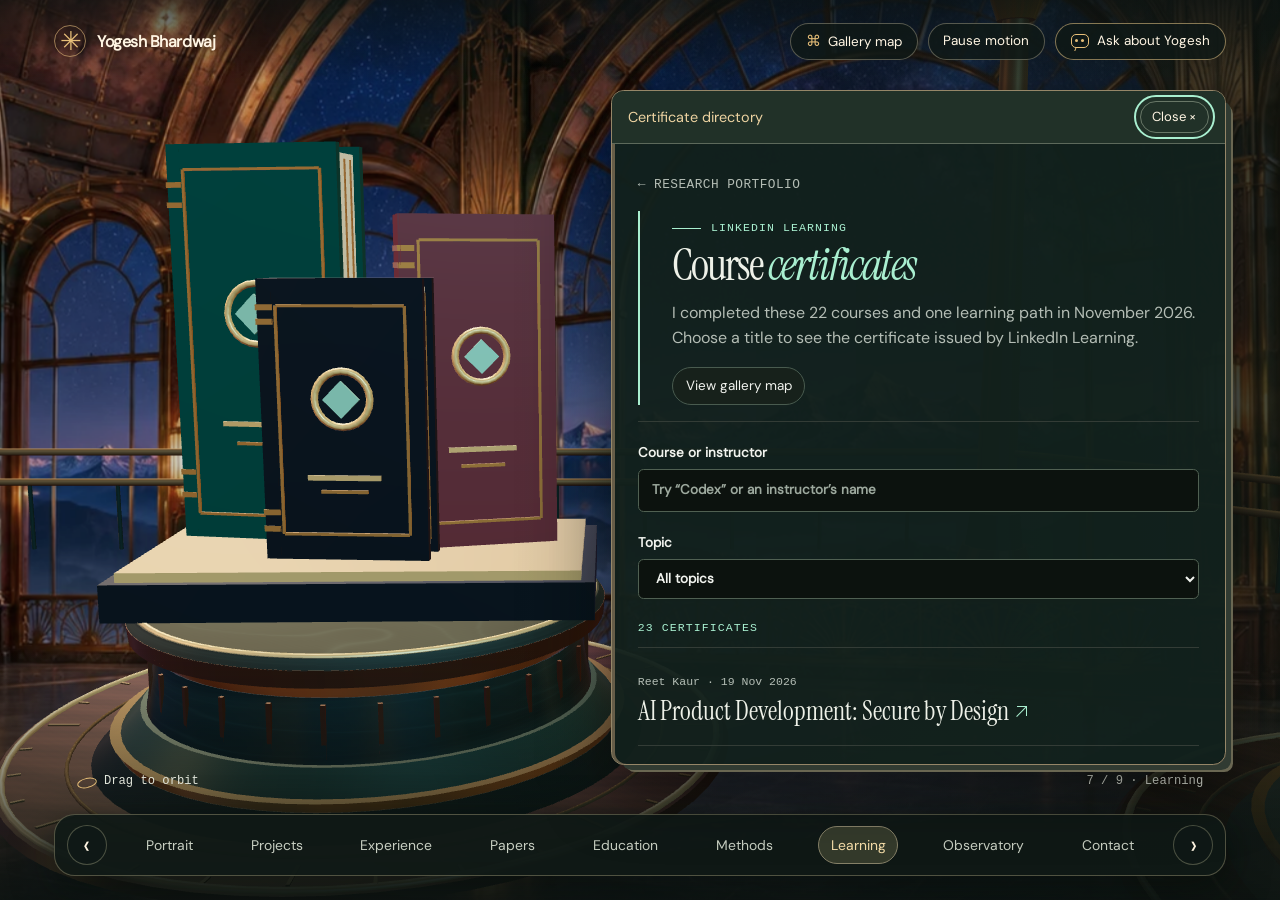
==== commit f12e106f: "Build a navigable 3D portfolio gallery and a source-linked exhibit guide" ====
--- a/credentials.html
+++ b/credentials.html
@@ -14,11 +14,20 @@
     <meta property="og:url" content="https://yogeshb15.github.io/portfolio/credentials.html">
     <link rel="canonical" href="https://yogeshb15.github.io/portfolio/credentials.html">
     <link rel="icon" href="assets/mark.png">
+    <link rel="preload" href="assets/gallery-at-twilight.webp" as="image">
     <link rel="stylesheet" href="style.css">
+    <link rel="stylesheet" href="gallery.css">
     <script defer src="site.js"></script>
-    <script defer src="atmosphere.js"></script>
-    <script defer src="tour.js"></script>
+    <script defer src="field-guide.js"></script>
+    <script defer src="gallery-stations.js"></script>
+    <script defer src="portfolio-knowledge.js"></script>
     <script defer src="assistant.js"></script>
+    <script defer src="three.min.js"></script>
+    <script defer src="portfolio-sculptures.js"></script>
+    <script defer src="gallery-painter.js"></script>
+    <script defer src="gallery-world.js"></script>
+    <script defer src="scene.js"></script>
+    <script defer src="gallery.js"></script>
   </head>
   <body>
     <a class="skip" href="#main">Skip to content</a>
--- a/style.css
+++ b/style.css
@@ -446,3 +446,88 @@
   body,.tinted,.project-card,.contact-section,.current { background:white; color:black; }
   :root { --ink:black;--paper:white;--muted:#333;--accent:#253c2f;--line:#bfc5c0; }
 }
+
+/* The model and its field notes are one navigable exhibit. */
+.scene-dialog {
+  --exhibit-light: #a9efd0; --stage-glow: #24372f;
+  width:min(1110px,96vw); max-width:96vw; max-height:94dvh; overflow:auto; overscroll-behavior:contain;
+  background:#101713; color:#eef2ec; border-color:#506556; border-radius:14px;
+}
+.scene-dialog[data-theme="space"] { --exhibit-light:#bbd8ff; --stage-glow:#243449; }
+.scene-dialog[data-theme="music"] { --exhibit-light:#f3cc93; --stage-glow:#3e3024; }
+.scene-dialog[data-theme="optics"] { --exhibit-light:#a5e7ec; --stage-glow:#193a3d; }
+.scene-dialog[data-theme="navigation"] { --exhibit-light:#edcd95; --stage-glow:#393427; }
+.scene-dialog header { padding:.85rem 1.3rem; background:#141d17; }
+.scene-dialog header h2 { font-size:clamp(1.7rem,3vw,2.2rem); }
+.scene-trail { display:flex; align-items:center; flex-wrap:wrap; gap:.15rem .45rem; padding:.5rem 1.3rem; min-height:40px; color:#c7cfc7; border-bottom:1px solid #344139; }
+.scene-trail button,.scene-trail .trail-current { font:500 .85rem/1.25 var(--body); }
+.scene-trail button { background:none; color:inherit; border:0; padding:.35rem .12rem; text-decoration:underline; text-underline-offset:.22em; }
+.trail-divider { color:#78897c; user-select:none; }
+.scene-trail .trail-current { color:var(--exhibit-light); }
+.explorer-layout { display:grid; grid-template-columns: minmax(0,1.52fr) minmax(290px,.9fr); }
+.scene-viewport { min-width:0; position:relative; background:radial-gradient(ellipse at 48% 54%,var(--stage-glow),#0b100e 79%); isolation:isolate; }
+.scene-viewport::before {
+  content:""; position:absolute; inset:0; pointer-events:none; opacity:.4; z-index:-1;
+  background-image:radial-gradient(1px 1px at 17px 33px,#b4ccbf 85%,transparent),radial-gradient(1px 1px at 61px 16px,#8dada3 75%,transparent);
+  background-size:109px 87px,161px 141px;
+}
+.scene-dialog .stage { background:transparent; height:clamp(325px,46vh,490px); width:100%; }
+.scene-dialog .stage:focus-visible { outline-offset:-3px; }
+.scene-dialog .stage canvas { position:absolute; inset:0; }
+.model-pins { position:absolute;inset:0;pointer-events:none;z-index:1; }
+.model-pin {
+  position:absolute; pointer-events:auto; transform:translate(-.46rem,-50%); display:flex; align-items:center; gap:.36rem;
+  text-align:left; width:max-content; max-width:10.5rem; border:0; padding:.30rem .54rem .30rem .25rem;
+  border-radius:1rem; background:#0b110ee3; box-shadow:0 0 0 1px #9bb8a344;
+  color:#f4f6ee; font:500 .76rem/1.15 var(--body);
+}
+.model-pin::before { content:""; width:.48rem; height:.48rem; border-radius:50%; background:var(--exhibit-light); flex:none; box-shadow:0 0 0 2px #111b16; }
+.model-pin:hover { color:var(--exhibit-light); box-shadow:0 0 0 1px var(--exhibit-light); }
+.renderer-message { position:absolute; z-index:2; left:50%; top:50%; transform:translate(-50%,-50%); width:min(90%,23rem); border-radius:.6rem; padding:.7rem 1rem; color:var(--ink); background:#18251de6; text-align:center; }
+.view-controls,.scene-foot,.field-notes .experiment-options { display:flex; align-items:center; flex-wrap:wrap; gap:.45rem; }
+.view-controls { justify-content:center; padding:.55rem .7rem .85rem; }
+.view-controls button,.scene-back,.experiment-options button,.pluck,.exhibit-link { border:1px solid #46574b; background:#19241d; color:var(--ink); border-radius:.6rem; padding:.45rem .75rem; min-height:36px; font:500 .85rem/1.3 var(--body); }
+.view-controls button { min-width:36px; background:#0f1712cf; }
+.view-controls button:hover,.scene-back:hover:not(:disabled),.experiment-options button:hover,.pluck:hover,.exhibit-link:hover { border-color:var(--exhibit-light); color:var(--exhibit-light); }
+.scene-back:disabled { opacity:.38; cursor:default; }
+.field-notes { padding:clamp(1rem,2.1vw,1.65rem); border-left:1px solid #344139; background:#151d18; min-width:0; max-height:clamp(395px,56vh,570px); overflow:auto; overscroll-behavior:contain; }
+.field-notes h3 { font:400 clamp(2rem,3vw,2.65rem)/1.04 var(--display); letter-spacing:-.025em; }
+.exhibit-copy { margin-top:.8rem; font-size:.99rem; line-height:1.52; color:#d7dfd6; }
+.exhibit-next { display:flex; gap:.45rem; flex-wrap:wrap; margin:1.05rem 0 .55rem; }
+.explore-label { flex-basis:100%; color:var(--exhibit-light); font:550 .8rem/1.4 var(--body); margin:0 0 .1rem; }
+.exhibit-link { text-align:left; background:#202e25; }
+.exhibit-note { font-size:.83rem; color:#bdc7bd; line-height:1.43; margin:.85rem 0 .25rem; }
+.exhibit-sources { display:grid; gap:.4rem; margin-top:.6rem; }
+.exhibit-source { display:inline-block; width:fit-content; color:var(--exhibit-light); font-size:.82rem; text-underline-offset:.17em; }
+.exhibit-experiment { margin-top:1rem; padding:.75rem; border:1px solid #48594c; border-radius:.65rem; background:#101813; }
+.exhibit-experiment .experiment-readout { display:block; color:var(--exhibit-light); margin-top:.45rem; font:500 .85rem/1.5 var(--mono); }
+.exhibit-experiment input[type="range"] { padding:0; min-height:28px; accent-color:var(--exhibit-light); }
+.experiment-options button[aria-pressed="true"] { background:var(--exhibit-light); color:#152018; }
+.pluck { margin-top:.65rem; border-color:var(--exhibit-light); }
+.sound-status { display:block; margin-top:.35rem; color:var(--muted); font-size:.81rem; }
+.exhibit-photo details { border-top:1px solid #455348; margin-top:.85rem; }
+.exhibit-photo summary { font-size:.88rem; line-height:1.3; padding:.65rem 0; }
+.exhibit-photo img { width:100%;height:auto; border-radius:.45rem; }
+.exhibit-photo figcaption { color:var(--muted); margin-top:.48rem; font-size:.82rem; line-height:1.45; }
+.scene-foot { justify-content:space-between; gap:.5rem; background:#141d17; padding:.65rem 1.3rem; border-top:1px solid var(--line); }
+.scene-gesture { font-size:.8rem;color:var(--muted); }
+@media(max-width:720px) {
+  .scene-dialog { width:96vw; max-height:96dvh; }
+  .scene-dialog header { padding:.55rem .85rem; }
+  .scene-trail { padding:.25rem .8rem; gap:.15rem .28rem; }
+  .explorer-layout { display:block; }
+  .scene-dialog .stage { height:clamp(180px,32dvh,300px); min-height:0; }
+  .view-controls { padding:.3rem .6rem .55rem; }
+  .field-notes { border-left:0; border-top:1px solid #344139; max-height:none; overflow:visible; }
+  .field-notes h3 { font-size:1.95rem; }
+  .exhibit-copy { margin-top:.55rem; }
+  .scene-foot { padding:.55rem .8rem; }
+  .scene-gesture { font-size:.74rem; }
+  .model-pin { font-size:.69rem; max-width:7.8rem; }
+}
+@media(max-height:550px) and (min-width:721px) {
+  .scene-dialog .stage { min-height:150px; height:43dvh; }
+  .field-notes { max-height:calc(43dvh + 55px); }
+}
+.scene-permalink { color:var(--exhibit-light); font-size:.82rem; margin-right:auto; }
+@media(max-width:470px) { .scene-gesture { flex-basis:100%; } }
--- a/gallery.css
+++ b/gallery.css
@@ -0,0 +1,185 @@
+/* Full-window museum with a perspective camera and a separate, readable exhibit label. */
+.immersive,.immersive body { height:100%; overflow:hidden; scroll-behavior:auto; }
+.museum { --gold:#e7bf79;--pearl:#fff5e3;position:fixed;inset:0;isolation:isolate;overflow:hidden;background:#151917;color:var(--pearl);font-family:var(--body); }
+.museum-panorama,.museum-shade,.museum-stage,.museum-pins {position:absolute;inset:0;}
+.museum-panorama {
+  z-index:-5;inset:-7% -12%;background:#263335 url("assets/gallery-at-twilight.webp") 54% 50%/cover no-repeat;
+  transform:translate3d(var(--view-pan,0%),var(--view-tilt,0%),0) scale(1.03);filter:saturate(.78) brightness(.81);
+}
+.museum-shadow {
+  position:absolute;z-index:-3;transform:translate(-50%,-50%);height:9%; pointer-events:none;
+  background:radial-gradient(ellipse at center,#080804df 1%,#0b0b07a9 35%,transparent 71%);border-radius:50%;
+}
+.museum-stage {z-index:-2;touch-action:none;cursor:grab;overflow:hidden;}
+.museum-stage:active {cursor:grabbing;}
+.museum-stage:focus-visible {outline:2px solid var(--gold);outline-offset:-5px;}
+.museum-stage canvas {position:absolute;inset:0;width:100%;height:100%;display:block;}
+.museum-shade {
+  z-index:-1;pointer-events:none;
+  background:linear-gradient(90deg,#06100fea 0%,#091110c9 20%,#12171561 39%,transparent 59%),
+    linear-gradient(0deg,#080e0ef3 0%,#101310a6 11%,transparent 31%,transparent 83%,#0b0e0e9c 100%);
+}
+.museum-bar {
+  position:absolute;inset:0 0 auto;display:flex;align-items:center;justify-content:space-between;gap:1rem;
+  padding:clamp(1.05rem,2.5vh,1.85rem) clamp(1.2rem,4.25vw,5rem);z-index:5;
+  background:linear-gradient(#0b1211aa,transparent);
+}
+.museum-brand {display:inline-flex;align-items:center;gap:.68rem;text-decoration:none;color:var(--pearl);font:600 1rem/1.1 var(--body);letter-spacing:-.03em;}
+.museum-brand span {display:grid;place-items:center;width:2rem;height:2rem;border:1px solid #d9b477a1;border-radius:50%;font:1.6rem Georgia,serif;color:var(--gold);}
+.museum-bar>div,.museum-actions,.museum-tools,.museum-route,.museum-stations {display:flex;align-items:center;}
+.museum-bar>div {gap:.62rem;}
+.museum-bar button,.museum-tools button,.museum-route>button,.museum-pin {
+  background:#101917d9;color:var(--pearl);border:1px solid #c5bc9f65;cursor:pointer;
+  border-radius:1.8rem;font:500 .84rem/1.2 var(--body);padding:.58rem .92rem;
+}
+.museum-bar .assistant-launch {position:static;display:flex;box-shadow:none;gap:.52rem;border-color:#d3b57d9c;}
+.museum-bar .chat-mark {border-color:var(--gold);}
+.museum-bar .chat-mark::before {background:var(--gold);box-shadow:6px 0 var(--gold);}
+.museum-bar .chat-mark::after {border-color:var(--gold);}
+.museum-map span {color:var(--gold);font-size:1.08em;margin-right:.2rem;}
+.museum-bar button:hover,.museum-tools button:hover,.museum-route>button:hover,.museum-pin:hover {background:#29382f;border-color:var(--gold);color:#ffedc4;}
+.museum-legend {position:absolute;z-index:1;left:clamp(1.4rem,6vw,8rem);top:47.5%;transform:translateY(-50%);width:min(41vw,580px);pointer-events:none;}
+.museum-label {font:500 clamp(.69rem,.86vw,.82rem)/1.5 var(--mono);color:#f5cd88;text-transform:uppercase;letter-spacing:.12em;display:flex;align-items:center;gap:.7rem;}
+.museum-label::before {width:2rem;height:1px;background:currentColor;content:"";}
+#museum-title {font:500 clamp(3.6rem,6.45vw,7rem)/.96 var(--body);letter-spacing:-.075em;color:#fff7e9;margin:1.15rem 0 1.2rem;}
+#museum-title span,#museum-title em {display:block;}
+#museum-title em {font:italic 1.16em/.9 var(--display);color:#ffdfad;letter-spacing:-.045em;}
+.museum-description {max-width:39ch;color:#e7e9df;font-size:clamp(1rem,1.27vw,1.28rem);line-height:1.56;text-wrap:pretty;}
+.museum-actions {margin-top:1.45rem;gap:1.1rem;flex-wrap:wrap;pointer-events:auto;width:fit-content;}
+.museum-action {background:#f0cc89;border:1px solid #ffdb99;color:#211c12;font:600 .95rem var(--body);border-radius:2rem;padding:.85rem 1.28rem;box-shadow:inset 0 1px 0 #fff9,0 5px 20px #0708004f;}
+.museum-action:hover {background:#ffe6b2;}
+.museum-more {color:#f1eee3;border:0;border-bottom:1px solid #f1eee388;padding:.12rem 0;background:none;font:500 .9rem var(--body);}
+.museum-tools {position:absolute;right:clamp(1.3rem,5.4vw,6rem);bottom:calc(14vh + 2.3rem);gap:.3rem;}
+.museum-tools button {padding:0;width:36px;height:36px;display:grid;place-items:center;font-size:1.1rem;}
+.museum-caption {position:absolute;bottom:calc(6.9vh + 3.1rem);left:clamp(1.3rem,6vw,8rem);right:clamp(1.3rem,6vw,8rem);display:flex;justify-content:space-between;align-items:center;color:#e3e7dc;font:500 .76rem var(--mono);pointer-events:none;}
+.museum-direction {padding-left:1.7rem;position:relative;}
+.museum-direction::before {content:"";position:absolute;top:.32em;left:0;width:1.12rem;height:.49rem;transform:rotate(-13deg);border:1px solid var(--gold);border-radius:50%;}
+.museum-route {position:absolute;bottom:max(2.7vh,env(safe-area-inset-bottom));left:clamp(.75rem,4.25vw,5rem);right:clamp(.75rem,4.25vw,5rem);padding:.62rem .72rem;gap:.65rem;justify-content:space-between;background:#101a17f2;border:1px solid #8f896d82;border-radius:1.3rem;box-shadow:0 10px 40px #040b0999;}
+.museum-route>button {width:2.48rem;height:2.48rem;display:grid;place-items:center;padding:0;border-color:#88896f80;font-size:1.65rem;line-height:1;}
+.museum-stations {min-width:0;flex:1;justify-content:space-around;overflow-x:auto;scrollbar-width:none;overscroll-behavior-x:contain;}
+.museum-stations::-webkit-scrollbar {display:none;}
+.station-link {white-space:nowrap;background:transparent;color:#c8cfc2;border:1px solid transparent;border-radius:1.5rem;padding:.55rem .72rem;font:500 .87rem var(--body);}
+.station-link:hover {color:#ffe0ad;}
+.station-link[aria-current] {color:#f7dfaa;background:#343a2b;border-color:#868168;}
+.museum-pins {pointer-events:none;}
+.museum-pin {pointer-events:auto;position:absolute;transform:translate(-50%,-3%);padding:.35rem .65rem;border-color:#d4b579;box-shadow:0 2px 10px #0007;color:#ffefc7;white-space:nowrap;}
+.museum[data-mode="map"] .museum-shade {background:linear-gradient(0deg,#0a1110 0%,transparent 27%,transparent 85%,#0b111185 100%);}
+.museum[data-mode="map"] .museum-panorama {filter:saturate(.60) brightness(.46);}
+.museum[data-mode="map"] .museum-legend {left:4.5%;width:18%;top:19%;transform:none;}
+.museum[data-mode="map"] #museum-title {font-size:clamp(2rem,3.6vw,4rem);margin:.6rem 0;}
+.museum[data-mode="map"] .museum-label {font-size:.68rem;}
+.museum[data-mode="map"] .museum-description {font-size:.87rem;}
+.museum[data-mode="reader"] .museum-legend,.museum[data-mode="reader"] .museum-tools,.museum[data-mode="map"] .museum-tools {visibility:hidden;}
+.museum[data-mode="reader"] .museum-shade {background:linear-gradient(0deg,#0c1311ed,transparent 28%),linear-gradient(90deg,transparent 40%,#101813ad 92%);}
+.museum-reader {position:absolute;z-index:3;right:4.25%;top:10%;bottom:15%;width:min(48%,780px);background:#12211df5;color:#eef1e8;border:1px solid #958668;border-radius:.8rem;box-shadow:inset 3px 0 #665d48,8px 8px 0 -3px #313b32,11px 11px 0 -4px #6a6752,0 23px 64px #0008;display:flex;flex-direction:column;overflow:hidden;}
+.reader-bar {flex:none;display:flex;align-items:center;justify-content:space-between;padding:.65rem 1rem;border-bottom:1px solid #5d695b;background:#213128;color:#edd3a1;font:500 .9rem var(--body);}
+.reader-bar button {background:transparent;color:var(--pearl);border:1px solid #687767;border-radius:2rem;font:500 .82rem var(--body);padding:.38rem .72rem;}
+.reader-content {overflow:auto;min-height:0;overscroll-behavior:contain;scrollbar-color:#65715d #19251e;scroll-padding-block:1rem;padding:clamp(.95rem,2vw,1.65rem);}
+.reader-content main,.reader-content .wrap,.reader-content .section,.reader-content .split,.reader-content .hero,.reader-content .stats-inner,.reader-content .directory {width:100%;max-width:none;min-height:0;margin:0;padding:0;display:block;}
+.reader-content .section-head {display:block;margin:0 0 1.05rem;}
+.reader-content .section-head>.text-link,.reader-content .section-title {margin-bottom:.8rem;}
+.reader-content .tinted,.reader-content .contact-section {background:none;border:0;}
+.reader-content .section-title h2,.reader-content .dir-head h1,.reader-content .dir-head h2 {font:400 clamp(2rem,3.4vw,3.3rem)/.98 var(--display);margin:.45rem 0 .8rem;}
+.reader-content .dir-head {margin:1rem 0;}
+.reader-content .directory #credential-tools,.reader-content .skill-grid {grid-template-columns:1fr;}
+.reader-content .project-card .cover {height:76px;object-fit:cover;}
+.reader-content .cards,.reader-content .more-projects {display:grid;grid-template-columns:1fr;gap:.75rem;}
+.reader-content .entry {grid-template-columns:1fr;gap:.4rem;}
+.reader-content .side-note {margin:.6rem 0 1rem;max-width:none;}
+.reader-content .split>.stack,.reader-content .split>ol,.reader-content .split>div+div {margin-top:1rem;}
+.reader-content .contact-section form {margin-top:1.25rem;}
+.reader-content .hero .portrait-plate {display:none;}
+.reader-content .hero .intro {display:block;}
+.reader-content .hero h1 {font-size:3.2rem;}
+.reader-content .hero .actions {margin:1rem 0;}
+.reader-content .hero::before {display:none;}
+.reader-content .hero .intro-copy {max-width:none;}
+.reader-content .stats {margin-top:1.25rem;}
+.museum-reader:focus-within {outline-color:var(--gold);}
+@media(max-width:1050px) {
+  .station-link {font-size:.81rem;padding:.52rem .5rem;}
+  .museum-bar>div {gap:.4rem;}
+}
+@media(max-width:719px) {
+  .museum-panorama {inset:-4% -26% 19%;background-position:63% 50%;}
+  .museum-stage,.museum-pins {inset:3.1rem 0 35%;}
+  .museum-shadow {display:none;}
+  .museum-bar {padding:.75rem .8rem;background:linear-gradient(#101816e8,#10181670,transparent);}
+  .museum-brand {font-size:.83rem;gap:.4rem;}
+  .museum-brand span {width:1.55rem;height:1.55rem;font-size:1.2rem;}
+  .museum-bar button {font-size:.75rem;padding:.50rem .65rem;}
+  .museum-bar .museum-pause {display:grid;place-items:center;height:32px;width:32px;font-size:0;padding:0;}
+  .museum-bar .museum-pause::before {content:"Ⅱ";font-size:.8rem;}
+  .museum-bar .museum-pause[aria-pressed="true"]::before {content:"▶";}
+  .museum-bar .assistant-launch {font-size:0;gap:0;width:32px;height:32px;padding:0;justify-content:center;}
+  .museum-bar .assistant-launch .chat-mark {display:block;}
+  .museum-shade {background:linear-gradient(0deg,#0c1512 0%,#101914 31%,#101914ee 39%,#0f1610a8 47%,transparent 62%,transparent 85%,#0d161173 100%);}
+  .museum-legend {top:auto;bottom:calc(4.75rem + env(safe-area-inset-bottom));left:5%;right:4%;width:auto;transform:none;}
+  .museum-label {font-size:.64rem;gap:.5rem;letter-spacing:.09em;}
+  .museum-label::before {width:1.1rem;}
+  #museum-title {font-size:clamp(2.4rem,7.9vw,3.4rem);line-height:1.03;letter-spacing:-.06em;margin:.34rem 0 .48rem;}
+  #museum-title span,#museum-title em {display:inline;}
+  #museum-title em::before {content:" ";}
+  .museum-description {font-size:.91rem;line-height:1.43;max-width:53ch;}
+  .museum-actions {margin-top:.65rem;gap:.85rem;}
+  .museum-action {padding:.58rem .9rem;font-size:.83rem;}
+  .museum-more {font-size:.8rem;}
+  .museum-route {left:.6rem;right:.6rem;bottom:max(.55rem,env(safe-area-inset-bottom));gap:.3rem;padding:.35rem;border-radius:1rem;}
+  .museum-route>button {width:1.9rem;height:1.9rem;font-size:1.25rem;}
+  .museum-stations {justify-content:flex-start;}
+  .station-link {padding:.44rem .58rem;font-size:.78rem;}
+  .museum-caption {bottom:46%;left:4.5%;right:4.5%;font-size:.61rem;}
+  .museum-caption .museum-counter {display:none;}
+  .museum-tools {bottom:45%;right:4.5%;gap:.21rem;}
+  .museum-tools button {width:28px;height:28px;font-size:.92rem;}
+  .museum[data-mode="map"] .museum-stage,.museum[data-mode="map"] .museum-pins {inset:8% 0 14%;}
+  .museum[data-mode="map"] .museum-legend {top:8%;left:5%;width:92%;bottom:auto;pointer-events:none;}
+  .museum[data-mode="map"] #museum-title {margin:.2rem 0;font-size:1.9rem;}
+  .museum[data-mode="map"] .museum-label,.museum[data-mode="map"] .museum-description,.museum[data-mode="map"] .museum-caption {display:none;}
+  .museum-pin {font-size:.66rem;padding:.31rem .4rem;}
+  .museum[data-mode="reader"] .museum-stage {inset:1.5rem 0 60%;}
+  .museum[data-mode="reader"] .museum-caption {display:none;}
+  .museum-reader {left:3%;right:3%;top:31%;bottom:4.05rem;width:auto;box-shadow:3px 3px 0 #414737,0 12px 28px #0008;}
+  .reader-content {padding:.8rem;}
+  .reader-content .form-row {grid-template-columns:1fr;}
+  .museum[data-mode="reader"] .museum-shade {background:linear-gradient(0deg,#0b1512 0%,transparent 72%);}
+}
+@media(max-width:719px) and (max-height:650px) {
+  .museum-legend {bottom:3.65rem;}
+  .museum-description {font-size:.79rem;line-height:1.3;}
+  #museum-title {font-size:2.15rem;}
+  .museum-caption {bottom:48%;}
+  .museum-tools {bottom:47%;}
+}
+@media(max-height:550px) and (min-width:720px) {
+  .museum-bar {padding-block:.5rem;}.museum-route {bottom:.3rem;padding:.3rem;}
+  #museum-title {font-size:2.8rem;margin:.3rem 0 .5rem;}
+  .museum-actions {margin-top:.5rem;}.museum-caption {bottom:3.5rem;}
+  .museum-reader {top:12%;bottom:15%;}
+}
+@media print {
+  .immersive,.immersive body {height:auto;overflow:visible;}
+  .museum {position:static;color:black;background:white;overflow:visible;}
+  .museum>*:not(.museum-reader) {display:none!important;}
+  .museum .museum-reader,.reader-content {position:static;display:block!important;overflow:visible;width:100%;border:0;box-shadow:none;background:white;color:black;}
+  .reader-bar {display:none;}
+  .reader-content main>section[hidden] {display:block!important;}
+}
+
+.message.reply {white-space:pre-line;overflow-wrap:anywhere;}
+.reply-sources {margin-top:.55rem;font-size:.85rem;white-space:normal;}
+.reply-sources a {display:block;margin-top:.3rem;}
+.reply-sources summary {color:#f1d6a7;cursor:pointer;}
+.assistant-head {background:#233029;}
+.assistant-head p,.reply-sources a {color:#eacc90;}
+
+@media(max-width:360px) {
+  .museum-brand,.museum-bar button {white-space:nowrap;}
+  .museum-bar {gap:.25rem;padding-inline:.5rem;}.museum-brand {font-size:.76rem;}
+  .museum-bar>div {gap:.22rem;}.museum-bar button {padding-inline:.45rem;}
+  .museum-map span {display:none;}
+}
+
+.exhibit-actions {display:flex;align-items:center;gap:.65rem;}
+.ask-exhibit {border:1px solid #847958;background:#1e2d26;color:#f0d397;border-radius:1.5rem;padding:.4rem .75rem;font:.85rem var(--body);}
+@media(max-width:420px){.exhibit-actions{gap:.35rem;}.ask-exhibit{font-size:.75rem;padding:.36rem .55rem;}}
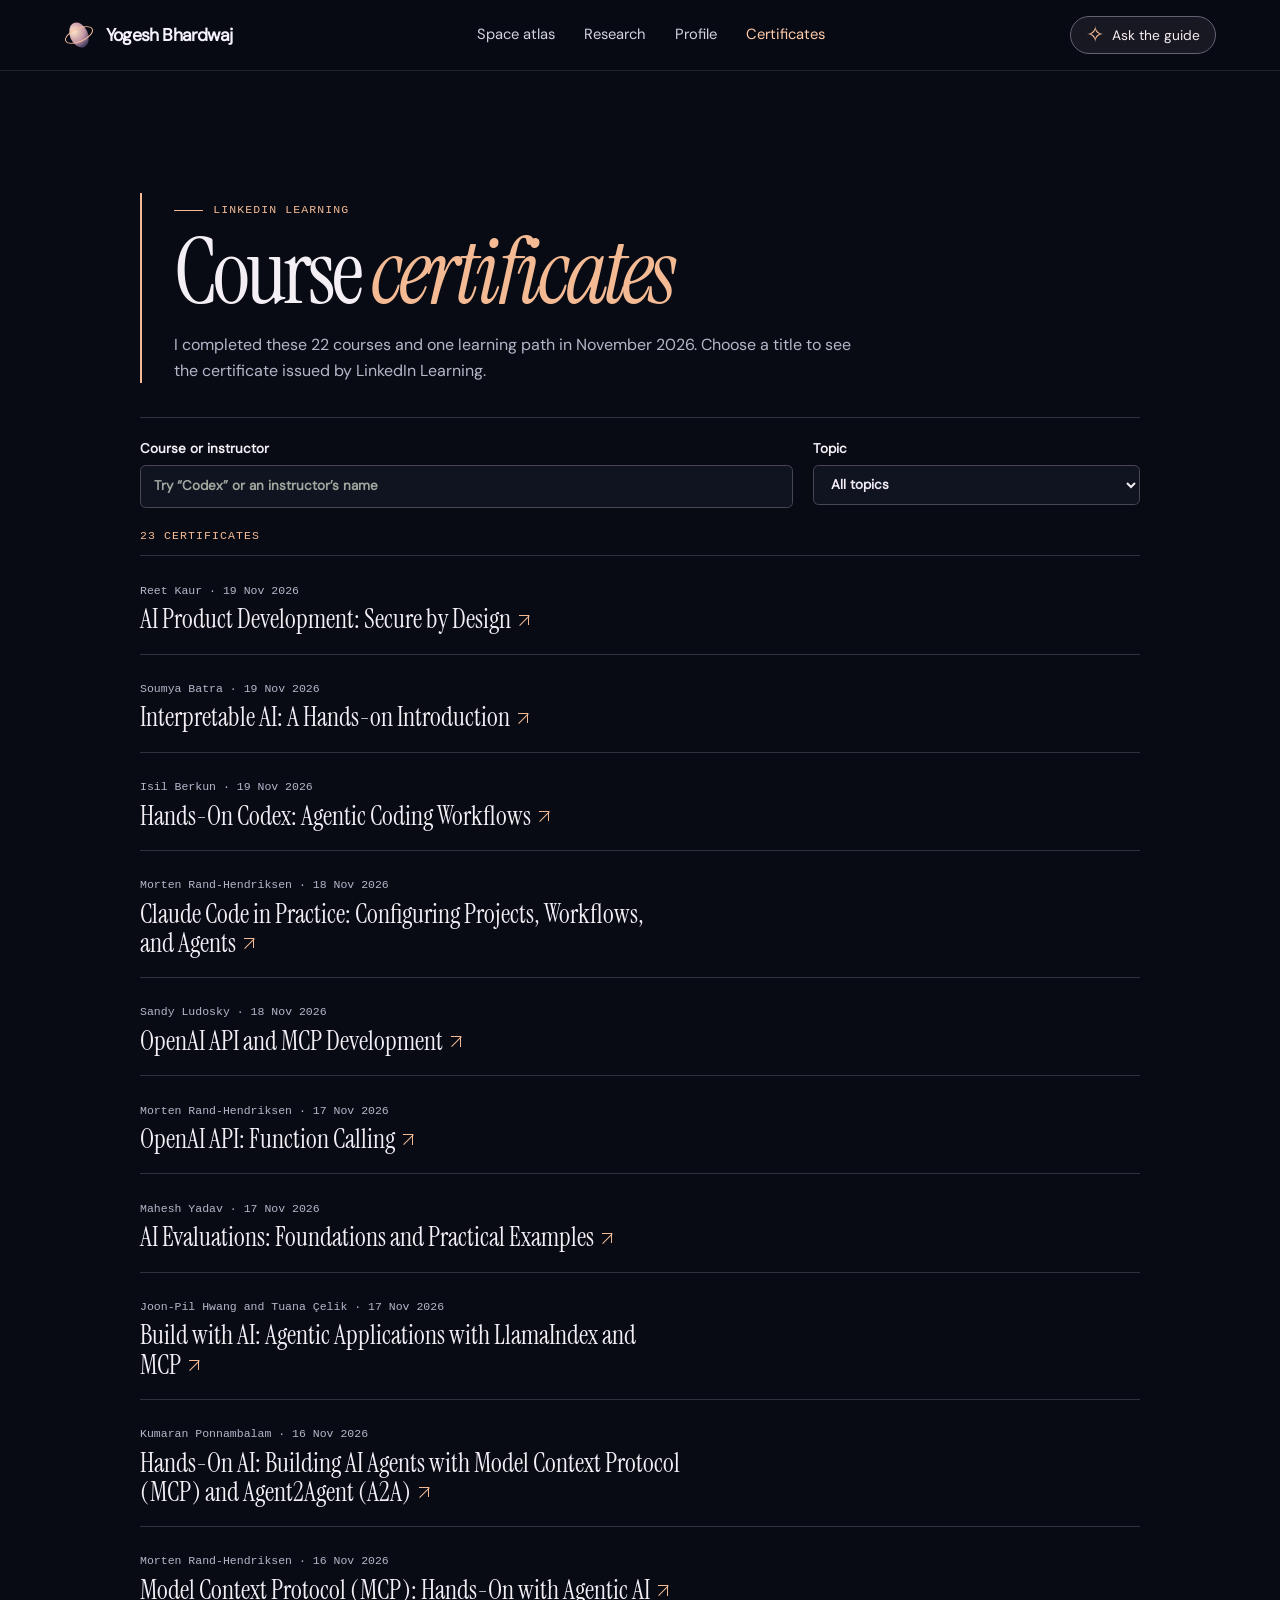
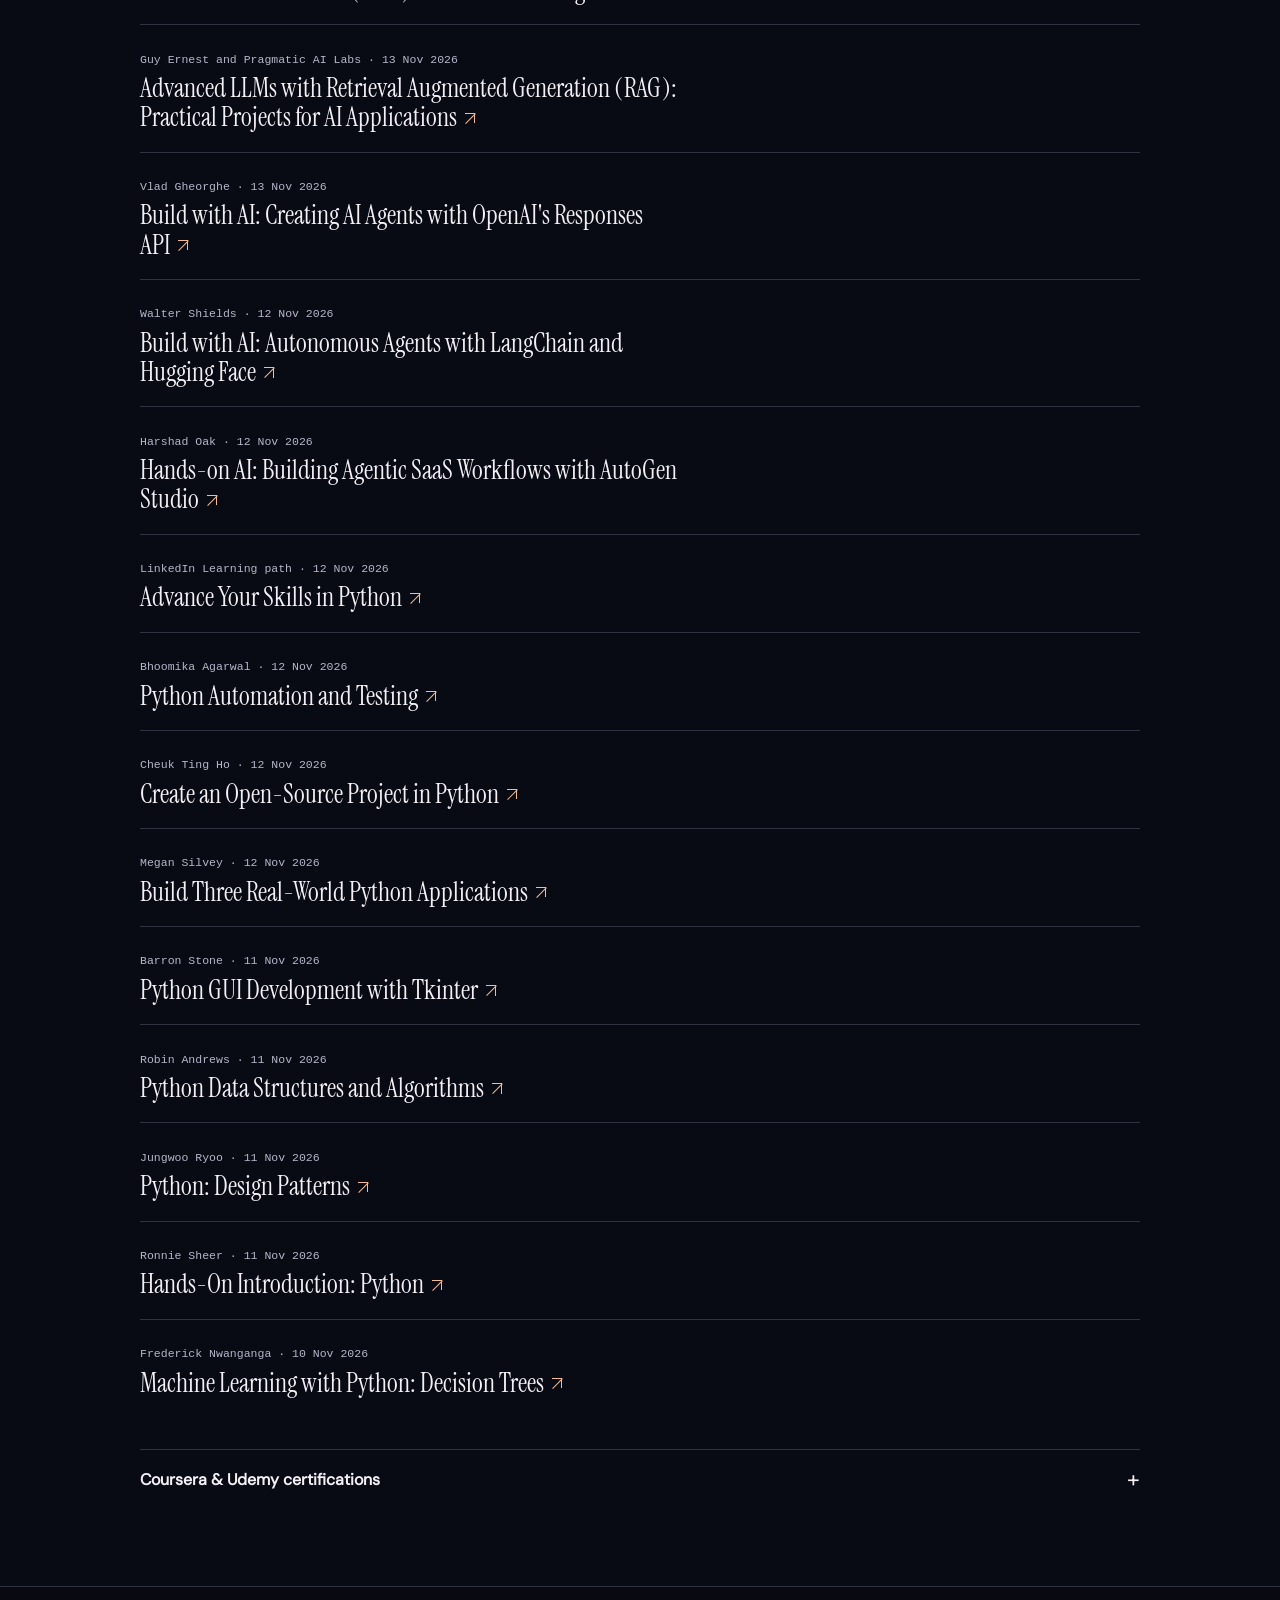
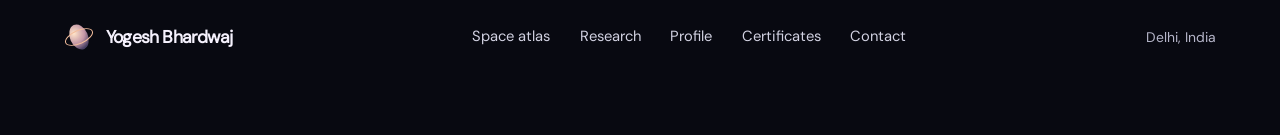
==== commit 746fd357: "Turn the portfolio into a scrollable galaxy with four interactive worlds" ====
--- a/credentials.html
+++ b/credentials.html
@@ -1,57 +1,33 @@
-<!DOCTYPE html>
-<html lang="en">
-  <head>
-    <meta charset="utf-8">
-    <meta name="viewport" content="width=device-width, initial-scale=1">
-    <meta name="theme-color" content="#0b0e0d">
-    <title>Course certificates | Dr. Yogesh Bhardwaj</title>
-    <meta name="description" content="Find Dr. Yogesh Bhardwaj’s LinkedIn Learning certificates by title, instructor or subject.">
-    <meta property="og:title" content="Course certificates | Dr. Yogesh Bhardwaj">
-    <meta property="og:description" content="Find Dr. Yogesh Bhardwaj’s LinkedIn Learning certificates by title, instructor or subject.">
-    <meta property="og:type" content="website">
-    <meta property="og:image" content="https://yogeshb15.github.io/portfolio/assets/yogesh-bhardwaj.jpg">
-    <meta property="og:image:alt" content="Dr. Yogesh Bhardwaj silhouetted against a mountain sunset.">
-    <meta property="og:url" content="https://yogeshb15.github.io/portfolio/credentials.html">
-    <link rel="canonical" href="https://yogeshb15.github.io/portfolio/credentials.html">
-    <link rel="icon" href="assets/mark.png">
-    <link rel="preload" href="assets/gallery-at-twilight.webp" as="image">
-    <link rel="stylesheet" href="style.css">
-    <link rel="stylesheet" href="gallery.css">
-    <script defer src="site.js"></script>
-    <script defer src="field-guide.js"></script>
-    <script defer src="gallery-stations.js"></script>
-    <script defer src="portfolio-knowledge.js"></script>
-    <script defer src="assistant.js"></script>
-    <script defer src="three.min.js"></script>
-    <script defer src="portfolio-sculptures.js"></script>
-    <script defer src="gallery-painter.js"></script>
-    <script defer src="gallery-world.js"></script>
-    <script defer src="scene.js"></script>
-    <script defer src="gallery.js"></script>
-  </head>
-  <body>
-    <a class="skip" href="#main">Skip to content</a>
-    <div id="top"></div>
-    <header class="mast">
-      <div class="wrap mast-inner">
-        <a class="brand" href="./" aria-label="Yogesh Bhardwaj, home"><span class="rosette" aria-hidden="true"></span> Yogesh Bhardwaj</a>
-        <nav aria-label="Primary navigation">
-          <a href="./#projects">Projects</a>
-          <a href="./#experience">Experience</a>
-          <a href="./#publications">Papers</a>
-          <a href="credentials.html" aria-current="page">Certificates</a>
-        </nav>
-        <a class="contact-nav" href="./#contact">Write to me <span class="external-arrow" aria-hidden="true"></span></a>
-      </div>
-    </header>
-    <main id="main" class="wrap directory">
-      <a class="back" href="./#certifications">← Research portfolio</a>
+<!doctype html>
+<html lang="en"><head>
+<meta charset="utf-8"><meta name="viewport" content="width=device-width, initial-scale=1">
+<meta name="theme-color" content="#080a13"><title>Certificates | Dr. Yogesh Bhardwaj</title>
+<meta name="description" content="Search completed courses, open individual certificates and explore other training.">
+<link rel="canonical" href="https://yogeshb15.github.io/portfolio/credentials.html"><meta property="og:type" content="website"><meta property="og:url" content="https://yogeshb15.github.io/portfolio/credentials.html">
+<meta property="og:title" content="Certificates | Dr. Yogesh Bhardwaj"><meta property="og:description" content="Search completed courses, open individual certificates and explore other training.">
+<meta property="og:image" content="https://yogeshb15.github.io/portfolio/assets/spiral-atlas.webp">
+<link rel="icon" href="assets/mark.png">
+<link rel="stylesheet" href="style.css"><link rel="stylesheet" href="star-site.css">
+<script defer src="site.js"></script>
+<script defer src="field-guide.js"></script>
+<script defer src="gallery-stations.js"></script>
+<script defer src="atlas-data.js"></script>
+<script defer src="portfolio-knowledge.js"></script>
+<script defer src="assistant.js"></script>
+<script defer src="star-site.js"></script>
+<noscript><style>.flight-panel,.guide-trigger,.galaxy-tag{display:none}@media(max-width:719px){.star-top{height:auto;flex-wrap:wrap;padding-block:.55rem}.star-top nav{display:flex;flex-wrap:wrap;gap:.7rem;width:100%}.star-top nav a{padding:.15rem 0}}</style></noscript>
+</head><body class="cosmic-site" data-page="credentials.html">
+<a class="skip" href="#main">Skip to content</a><header class="star-header"><div class="star-wrap star-top">
+ <a class="star-brand" href="./"><span class="orbit-sign" aria-hidden="true"></span><span>Yogesh Bhardwaj</span></a>
+ <nav id="site-navigation" aria-label="Main navigation"><a href="space.html">Space atlas</a><a href="research.html">Research</a><a href="profile.html">Profile</a><a href="credentials.html" aria-current="page">Certificates</a></nav>
+ <div class="header-tools"><button class="guide-trigger" type="button" data-open-assistant hidden><span class="guide-star" aria-hidden="true">✧</span> Ask the guide</button><button class="menu-trigger" type="button" aria-controls="site-navigation" aria-expanded="false" hidden>Menu</button></div>
+ </div></header>
+<main id="main" class="wrap directory">
       <div class="dir-head">
         <span class="micro accent"><i></i> LinkedIn Learning</span>
         <h1>Course <em>certificates</em></h1>
         <p>I completed these 22 courses and one learning path in November 2026. Choose a title to see the certificate issued by LinkedIn Learning.</p>
-        <button class="scene-button" type="button" data-open-tour hidden>Tour the portfolio</button>
-      </div>
+        </div>
       <div id="credential-tools" hidden>
         <label>Course or instructor<input id="search" type="search" placeholder="Try “Codex” or an instructor’s name"></label>
         <label>Topic<select id="topic"><option value="">All topics</option><option>AI evaluation</option><option>AI engineering</option><option>Python &amp; ML</option></select></label>
@@ -198,13 +174,13 @@
         </li>
       </ul>
       <p id="empty" hidden>No certificates match your filters. Try another title, instructor or topic.</p>
-    </main>
-    <footer>
-      <div class="wrap footer-inner">
-        <a class="brand" href="./"><span class="rosette" aria-hidden="true"></span> Yogesh Bhardwaj</a>
-        <span>© 2026 · Delhi, India</span>
-        <a href="#top">Return to top ↑</a>
-      </div>
-    </footer>
-  </body>
-</html>
+    <details class="disclosure" id="other-training">
+              <summary>Coursera &amp; Udemy certifications</summary>
+              <ul class="plain-list">
+                <li>Data-Driven Astronomy · Coursera, 2024</li>
+                <li>100 Days of Code: The Complete Python Pro Bootcamp · Udemy, 2023</li>
+                <li>Programming for Everybody – Python · Coursera, 2022</li>
+              </ul>
+            </details>
+          </main>
+<footer class="star-footer"><div class="star-wrap"><a href="./" class="star-brand"><span class="orbit-sign" aria-hidden="true"></span>Yogesh Bhardwaj</a><nav aria-label="Footer"><a href="space.html">Space atlas</a><a href="research.html">Research</a><a href="profile.html">Profile</a><a href="credentials.html">Certificates</a><a href="./#contact">Contact</a></nav><span>Delhi, India</span></div></footer></body></html>
--- a/star-site.css
+++ b/star-site.css
@@ -0,0 +1,177 @@
+/* The flight uses a sticky camera inside a normal, vertically scrolling document. */
+.cosmic-site {
+  --paper:#090b14;--tint:#0e101d;--ink:#f3eff5;--muted:#b6b6ca;--line:#303242;
+  --accent:#f3ba94;--forest:#262035;--sky:#b3b9f8;--header:70px;
+  background:#090b14;color:var(--ink);font-family:var(--body);
+}
+html:has(.cosmic-site) {scroll-behavior:auto;scroll-padding-top:82px;}
+.cosmic-site a:focus-visible,.cosmic-site button:focus-visible {outline:2px solid #f9ba91;outline-offset:4px;}
+.cosmic-site .star-wrap {width:min(90%,1340px);margin-inline:auto;}
+.star-header {position:sticky;top:0;z-index:12;background:#090b14f5;border-bottom:1px solid #ffffff19;backdrop-filter:blur(14px);}
+.star-top,.header-tools,.star-top nav,.star-brand,.guide-trigger {display:flex;align-items:center;}
+.star-top {height:var(--header);justify-content:space-between;gap:1.4rem;}
+.star-brand {gap:.75rem;color:#f5f1fd;text-decoration:none;white-space:nowrap;font-weight:650;letter-spacing:-.045em;font-size:1.1rem;}
+.orbit-sign {display:inline-block;width:30px;height:30px;position:relative;transform:rotate(-24deg);}
+.orbit-sign::before,.orbit-sign::after {content:"";position:absolute;left:0;right:0;top:8px;height:12px;border:1.4px solid #f3bd9c;border-radius:50%;}
+.orbit-sign::after {inset:2px 6px 2px 6px;height:auto;background:radial-gradient(circle at 32% 30%,#ffe3c8 1%,#c296a6 48%,#483f63 79%);border:0;z-index:-1;}
+.star-top nav,.star-footer nav {gap:clamp(.85rem,2.3vw,2.4rem);}
+.star-top nav a,.star-footer nav a,.plain-link,.subtle-button,.note-actions a,.fragment-nav a {text-decoration:none;color:#d2d2e2;font-size:.92rem;}
+.star-top nav a:hover,.star-top nav a[aria-current],.star-footer a:hover,.cosmic-site a.plain-link:hover {color:#ffccab;}
+.header-tools {gap:.55rem;}
+.guide-trigger,.menu-trigger,.world-tabs button {background:#181823;border:1px solid #666073;color:#f7edf1;border-radius:2rem;font:550 .86rem var(--body);padding:.56rem .95rem;cursor:pointer;}
+.guide-trigger {gap:.5rem;}.guide-star {font:1.4rem/.6 Georgia;color:#f3ba94;}
+.cosmic-site .assistant-launch {display:none;}
+.star-footer {background:#080911;border-top:1px solid var(--line);color:var(--muted);}
+.star-footer>.star-wrap {display:flex;align-items:center;justify-content:space-between;gap:1.5rem;padding:2.2rem 0;}
+.star-footer nav {display:flex;flex-wrap:wrap;}.star-footer>div>span {font-size:.87rem;}
+.flight-track {--window:clamp(590px,calc(100svh - var(--header)),880px);position:relative;background:#070912;}
+.has-flight .flight-track {height:calc(var(--window) + clamp(460px,81vh,820px));}
+.flight-window {height:var(--window);isolation:isolate;position:sticky;top:var(--header);overflow:clip;background:#050611;}
+.galaxy-plate,.flight-stage,.flight-pins,.flight-fade {position:absolute;inset:0;}
+.galaxy-plate {z-index:-4;background: #03040a url("assets/spiral-atlas.webp") 65% 49%/cover no-repeat;transform-origin:71% 49%;transform:scale(var(--magnify,1));opacity:var(--galaxy-opacity,1);}
+.flight-stage {z-index:-3;cursor:grab;opacity:var(--stage-opacity,.29);}
+.flight-stage:active {cursor:grabbing;}
+.flight-fade {z-index:-2;pointer-events:none;background:linear-gradient(90deg,#050610d9 0%,#0708139c 22%,#080a1429 46%,transparent 64%),linear-gradient(0deg,#090b14 0%,#090b1455 13%,transparent 26%);}
+.flight-captions {position:absolute;top:46%;transform:translateY(-50%);left:max(5%,calc((100% - 1340px)/2));width:min(42%,585px);pointer-events:none;}
+.flight-captions a,.flight-captions button {pointer-events:auto;}
+.kicker,.meta-type {font:500 .79rem/1.5 var(--mono);letter-spacing:.10em;text-transform:uppercase;}
+.kicker {color:#f4bc9f;display:flex;align-items:center;gap:.8rem;}
+.kicker i {display:inline-block;width:25px;height:1px;background:#ecaa8a;flex:none;}
+.flight-captions h1,.flight-readout h2,.inner-intro h1,.portrait-chapter h2 {font:400 clamp(4.1rem,7.7vw,8.2rem)/.91 var(--display);letter-spacing:-.042em;margin:1.35rem 0 1.5rem;color:#f6eff4;}
+.flight-captions h1 span,.flight-captions h1 em {display:block;}
+.flight-captions h1 em,.inner-intro em,.portrait-chapter em {font-weight:400;color:#efc3ad;}
+.flight-summary,.inner-intro>p:not(.kicker),.portrait-chapter>div>p:not(.kicker) {font:400 clamp(1rem,1.22vw,1.2rem)/1.65 var(--body);color:#d1ccdb;max-width:40ch;}
+.flight-actions,.readout-actions,.note-actions {display:flex;align-items:center;gap:1.5rem;flex-wrap:wrap;margin-top:1.65rem;}
+.astro-primary {display:inline-flex;align-items:center;padding:.83rem 1.32rem;border-radius:2rem;background:#efc0a3;color:#211b22;text-decoration:none;font-weight:650;box-shadow:0 2px 17px #17102033;}
+.astro-primary:hover {background:#ffdac4;color:#201a20;}
+.plain-link {width:fit-content;border-bottom:1px solid #c9b1bdab;padding:.13rem 0;font-weight:550;}
+.flight-actions .plain-link,.readout-actions .plain-link,.chapter-head .plain-link {color:#ebe5f1;}
+.galaxy-tag {position:absolute;top:58%;left:77%;display:flex;align-items:center;gap:.7rem;font:500 .75rem var(--mono);letter-spacing:.09em;text-transform:uppercase;color:#f4edf8;text-decoration:none;text-shadow:0 1px 8px #000;}
+.galaxy-tag i {width:1.2rem;height:1.2rem;border:1px solid #fff9;border-radius:50%;display:grid;place-items:center;}
+.galaxy-tag i::after {content:"";width:.25rem;height:.25rem;background:#f6d7b4;border-radius:100%;box-shadow:0 0 .5rem #e2b692;}
+.flight-panel {position:absolute;left:5%;right:5%;bottom:1.4rem;display:flex;align-items:center;justify-content:space-between;border-top:1px solid #e1daea32;padding-top:1.1rem;gap:1rem;}
+.flight-panel button,.scroll-cue {border:0;background:transparent;color:#c5c2d4;text-decoration:none;font:500 .8rem var(--body);padding:.4rem .3rem;}
+.flight-motion,.scroll-cue,.flight-scale {display:flex;align-items:center;gap:.55rem;}
+.scroll-line {width:13px;height:20px;border:1px solid #857f91;border-radius:1rem;position:relative;}
+.scroll-line::after {content:"";position:absolute;left:5px;top:4px;height:5px;width:1px;background:#f3c4a6;}
+.flight-scale {gap:.45rem;}.flight-scale i {width:clamp(12px,2vw,32px);height:1px;background:#696476;}
+.flight-scale button[aria-pressed="true"] {color:#fac8a4;}
+.flight-motion i {width:8px;height:10px;border-inline:2px solid #d8c4c2;}
+.flight-motion[aria-pressed="true"] i {border:0;width:0;height:0;border-left:7px solid #d8c4c2;border-top:5px solid transparent;border-bottom:5px solid transparent;}
+.flight-pins {pointer-events:none;}
+.world-pin {position:absolute;transform:translate(-50%,-.1rem);border:1px solid #87829a90;border-radius:2rem;background:#0c1023de;color:#edeaf4;font:500 .78rem var(--body);padding:.25rem .55rem;pointer-events:auto;}
+.world-tabs {display:flex;gap:.39rem;flex-wrap:wrap;margin-top:1.2rem;}
+.world-tabs button {background:#0e1220b3;font-size:.85rem;padding:.45rem .83rem;border-color:#6d687b;}
+.world-tabs button[aria-pressed=true] {color:#211a1c;background:#f2c3a2;border-color:#f2c3a2;}
+.subtle-button {background:none;border:0;color:#c6c2d2;padding:0;}
+.flight-window[data-phase="system"] .galaxy-tag,.flight-window[data-phase="planet"] .galaxy-tag {display:none;}
+.flight-readout h2 {font-size:clamp(3.9rem,6.5vw,6.7rem);margin:1rem 0;}
+.chapter {padding-block:clamp(3.3rem,6.8vw,7.5rem);}
+.chapter-head {display:flex;align-items:flex-end;justify-content:space-between;gap:1.4rem;margin-bottom:2rem;}
+.chapter-head h2,.note-list h3,.source-note h2 {font:400 clamp(2.9rem,4.7vw,5rem)/1.02 var(--display);letter-spacing:-.036em;color:#f0edf5;}
+.chapter-head h2 {margin-top:.7rem;}
+.planet-cards {display:grid;grid-template-columns:repeat(4,minmax(0,1fr));gap:1rem;}
+.planet-card {position:relative;isolation:isolate;overflow:hidden;min-height:260px;aspect-ratio:.96;background:#0b0e19;color:white;border:1px solid #302e3e;border-radius:12px;text-decoration:none;display:flex;align-items:flex-end;padding:1.25rem;}
+.planet-card img {position:absolute;inset:0 0 12%;height:88%;width:100%;object-fit:cover;z-index:-2;transition:transform .45s;}
+.planet-card::after {content:"";position:absolute;inset:0;z-index:-1;background:linear-gradient(0deg,#0a0d18 7%,#0b0d1855 32%,transparent 63%);}
+.planet-card:hover img {transform:scale(1.07);}.planet-card:hover {border-color:#958293;}
+.meta-type {color:#c9b8cb;font-size:.72rem;}
+.planet-card h3 {font-size:2.3rem;color:#f5edf2;line-height:1.05;margin-top:.17rem;}
+.plus-icon {position:absolute;right:1.1rem;bottom:1.2rem;border:1px solid #80788a;border-radius:50%;width:1.65rem;height:1.65rem;display:grid;place-items:center;color:#eac3ad;font-size:1rem;line-height:1;}
+#research,.portrait-chapter,.source-note {border-top:1px solid var(--line);}
+.work-rows>a {display:grid;grid-template-columns:1fr 2fr .9fr;gap:1.5rem;align-items:center;text-decoration:none;color:var(--ink);padding:1.7rem 0;border-top:1px solid #343140;}
+.work-rows>a:last-child {border-bottom:1px solid #343140;}
+.work-rows>a:hover h3 {color:#f1ba9a;}
+.work-type,.work-result {font:500 .83rem/1.5 var(--mono);color:#c8bfd0;}
+.work-result {text-align:right;color:#e1bba1;}
+.work-rows h3 {font-size:clamp(1.7rem,2.3vw,2.5rem);line-height:1.15;}
+.work-rows p,.note-list p:not(.meta-type),.source-note p {margin-top:.4rem;color:var(--muted);}
+.portrait-chapter {display:grid;grid-template-columns:.82fr 1fr;align-items:center;gap:clamp(2rem,7vw,9rem);}
+.portrait-chapter figure {margin:0;overflow:hidden;max-height:470px;border-radius:12px;}
+.portrait-chapter img {width:100%;height:100%;aspect-ratio:1.1;object-fit:cover;object-position:50% 61%;}
+.portrait-chapter>div>a {display:inline-block;margin-top:1.2rem;}
+.cosmic-site .orbit-studio {margin:1rem auto 5rem;border-color:#444051;}
+.cosmic-site .contact-section,.cosmic-site .tinted {background:#10121f;}
+.cosmic-site .contact-section {border-color:var(--line);}
+.cosmic-site .contact-extra,.cosmic-site .current p {color:var(--muted);}
+.cosmic-site .contact-section input,.cosmic-site .contact-section textarea,.cosmic-site .assistant-dialog input,.cosmic-site .assistant-dialog textarea,.cosmic-site .directory input,.cosmic-site .directory select {background:#101421;border-color:#484657;color:#f2edf4;}
+.cosmic-site .contact-section button.light,.cosmic-site .primary,.cosmic-site .ask-form button {background:#eac1a7;color:#261f27;}
+.cosmic-site .current,.cosmic-site .project-card,.cosmic-site .skill-grid>div {background:#171925;border-color:#393743;}
+.cosmic-site dialog {background:#111421;color:var(--ink);border-color:#555164;}
+.cosmic-site .assistant-head,.cosmic-site .scene-dialog header,.cosmic-site .field-notes,.cosmic-site .assistant-scroll {background:#151623;}
+.cosmic-site .message {background:#242535;}.cosmic-site .message.visitor {background:#373143;}
+.message.reply {white-space:pre-line;overflow-wrap:anywhere;}.reply-sources {white-space:normal;margin-top:.5rem;}.reply-sources a {display:block;margin-top:.35rem;}
+.exhibit-actions {display:flex;gap:.6rem;align-items:center;}
+.ask-exhibit,.cosmic-site .contact-assist {background:#211f30;color:#eec4aa;border:1px solid #675d6e;border-radius:2rem;padding:.4rem .75rem;}
+.inner-intro,.cosmic-site .directory {padding-block:clamp(3rem,6vw,6rem);}
+.inner-intro {border-bottom:1px solid var(--line);}
+.inner-intro h1 {font-size:clamp(3.5rem,6.6vw,7rem);max-width:19ch;}
+.inner-intro>p:not(.kicker) {max-width:65ch;}
+.fragment-nav {display:flex;flex-wrap:wrap;gap:1.3rem;margin-top:1.45rem;}
+.fragment-nav a {border-bottom:1px solid #6b6177;color:#efbf9f;}
+.cosmic-site .profile-page .hero {background:transparent;}
+.cosmic-site .profile-page .hero::before {display:none;}
+.cosmic-site .directory .dir-head {border-color:var(--accent);}
+.cosmic-site .directory #other-training {margin-top:2rem;}
+.planet-notes .note-list {display:grid;grid-template-columns:1fr 1fr;gap:1.1rem;}
+.note-list article {background:#111420;border:1px solid #353342;border-radius:12px;overflow:hidden;}
+.note-list article img {width:100%;aspect-ratio:2.35;object-fit:cover;}
+.note-list article>div {padding:1.4rem 1.6rem 1.6rem;}.note-list h3 {font-size:2.6rem;margin:.35rem 0 .5rem;}
+.note-actions {margin-top:1.1rem;}.source-note {padding:3rem 0 5rem;}.source-note h2 {font-size:2.8rem;}.source-note p {max-width:82ch;}.source-note>.plain-link {display:inline-block;margin-top:1.1rem;}
+@media(max-width:850px){
+ .star-top nav {gap:.9rem;}.star-top {gap:.7rem;}.planet-cards{gap:.65rem;}.planet-card{min-height:200px;padding:.8rem;}.plus-icon{right:.65rem;bottom:.9rem;}
+ .flight-captions {width:45%;}.galaxy-tag {left:75%;}
+}
+@media(max-width:719px){
+ .cosmic-site {--header:58px;}.cosmic-site .star-wrap {width:90%;}
+ .star-top nav {display:none;}.star-top nav[data-open] {display:flex;position:absolute;flex-direction:column;align-items:stretch;gap:0;top:100%;left:0;right:0;background:#10121f;border-bottom:1px solid #383645;padding:.5rem 5%;}
+ .star-top nav a {padding:.6rem 0;}.star-brand {font-size:.97rem;gap:.4rem;}.orbit-sign {transform:rotate(-24deg) scale(.85);width:27px;}
+ .guide-trigger,.menu-trigger {font-size:.77rem;padding:.45rem .65rem;}.guide-trigger .guide-star{font-size:1rem;}
+ .flight-track {--window:clamp(630px,calc(100svh - var(--header)),850px);}
+ .has-flight .flight-track{height:calc(var(--window) + 540px);}
+ .flight-window {top:var(--header);}
+ .galaxy-plate,.flight-stage,.flight-pins {inset:0 0 40%;}.galaxy-plate {background-position:73% 49%;transform-origin:59% 49%;}
+ .flight-fade {background:linear-gradient(0deg,#080b14 3%,#080b14 37%,#080b14db 43%,transparent 66%);}
+ .flight-captions {width:90%;left:5%;top:auto;bottom:5.5rem;transform:none;}
+ .flight-captions h1,.flight-readout h2 {font-size:clamp(3.65rem,11.3vw,5.35rem);margin:.58rem 0 .78rem;line-height:.93;}
+ .flight-captions h1 span,.flight-captions h1 em {display:inline;}.flight-captions h1 em::before {content:" ";}
+ .flight-summary {font-size:.99rem;line-height:1.47;max-width:49ch;}.kicker {font-size:.72rem;gap:.55rem;}
+ .flight-actions,.readout-actions {margin-top:.9rem;gap:1rem;}.astro-primary {font-size:.88rem;padding:.68rem 1rem;}
+ .galaxy-tag {top:23%;left:auto;right:4%;font-size:.66rem;gap:.4rem;}
+ .flight-panel {bottom:.9rem;padding-top:.55rem;gap:.25rem;}.flight-panel button,.scroll-cue {font-size:.75rem;}
+ .flight-scale {gap:.12rem;}.flight-scale i {width:.62rem;}
+ .scroll-cue {font-size:0;}.scroll-cue .scroll-line {width:12px;height:19px;}.flight-motion {gap:.4rem;}
+ .world-tabs{margin-top:.62rem;}.world-tabs button{padding:.36rem .6rem;font-size:.79rem;}
+ .readout-actions a,.readout-actions button {font-size:.82rem;}
+ .chapter-head {align-items:flex-start;flex-direction:column;gap:.8rem;margin-bottom:1.3rem;}
+ .chapter-head h2 {margin-top:.45rem;}.planet-cards {grid-template-columns:1fr 1fr;gap:.7rem;}
+ .planet-card {min-height:0;aspect-ratio:.92;padding:.8rem;}.planet-card h3{font-size:1.8rem;}.meta-type {font-size:.66rem;}.plus-icon{width:1.3rem;height:1.3rem;}
+ .work-rows>a {grid-template-columns:1fr;gap:.4rem;padding:1.2rem 0;}.work-result{text-align:left;}
+ .portrait-chapter {grid-template-columns:1fr;gap:1.8rem;}.portrait-chapter figure{max-height:370px;}.portrait-chapter h2 {font-size:3.8rem;}
+ .star-footer>.star-wrap {align-items:flex-start;flex-direction:column;}.star-footer nav{gap:.8rem;}
+ .planet-notes .note-list {grid-template-columns:1fr;}.note-list article img {aspect-ratio:2.2;}
+}
+@media(max-width:360px){.star-top {gap:.2rem;}.header-tools{gap:.25rem;}.guide-trigger,.menu-trigger{padding:.43rem .5rem;}.star-brand{font-size:.88rem;}.flight-captions h1{font-size:3.05rem;}.flight-readout .flight-summary{font-size:.9rem;}}
+@media(max-height:650px) and (min-width:720px){.flight-track{--window:clamp(440px,calc(100svh - var(--header)),590px);}.flight-captions h1{font-size:4.6rem;}.flight-summary{font-size:.94rem;}.flight-captions{top:43%;}.flight-captions h1,.flight-readout h2{margin:.65rem 0;}}
+@media(prefers-reduced-motion:reduce){.planet-card img {transition:none;}.galaxy-plate {transform:none;}}
+@media print{.star-header,.flight-track,.star-footer,.cosmic-site .assistant-launch,.flight-panel,.header-tools{display:none!important;}.cosmic-site,.cosmic-site .tinted,.cosmic-site .project-card{background:white;color:black;}.chapter,.inner-intro{padding:1rem 0;}}
+
+.reading-desk {border-top:1px solid var(--line);}
+.desk-columns {display:grid;grid-template-columns:1fr 1fr;gap:clamp(2.4rem,6vw,6rem);}
+.desk-columns h3 {color:#f4d8c8;font:500 1.09rem var(--body);}
+.desk-columns ul {padding:0;margin:.9rem 0 1.4rem;list-style:none;}
+.desk-columns li {padding:1.1rem 0;border-top:1px solid #363543;}
+.desk-columns small {display:block;font-size:.77rem;color:#bcb2c4;margin-bottom:.42rem;}
+.desk-columns li a {display:inline-block;color:#f0e8f3;text-decoration:none;font:400 1.55rem/1.18 var(--display);}
+.desk-columns li a:hover {color:#f6c29f;text-decoration:underline;}
+.planet-turn {position:absolute;right:6%;top:13%;z-index:1;display:flex;gap:.3rem;}
+.planet-turn[hidden] {display:none;}
+.planet-turn button {padding:.35rem .7rem;border:1px solid #645e74;background:#101321dd;color:#eedacf;border-radius:2rem;line-height:1.1;}
+@media(max-width:719px){.desk-columns{grid-template-columns:1fr;}.planet-turn{top:1rem;right:5%;}.planet-turn button{min-height:32px;}}
+@media(max-width:719px) and (max-height:670px){
+ .flight-track{--window:clamp(430px,calc(100svh - var(--header)),610px);}
+ .flight-captions{bottom:3.55rem;}
+ .flight-captions h1,.flight-readout h2{font-size:2.8rem;}
+ .flight-captions .flight-summary{font-size:.9rem;}
+ .flight-panel{bottom:.45rem;}
+}
